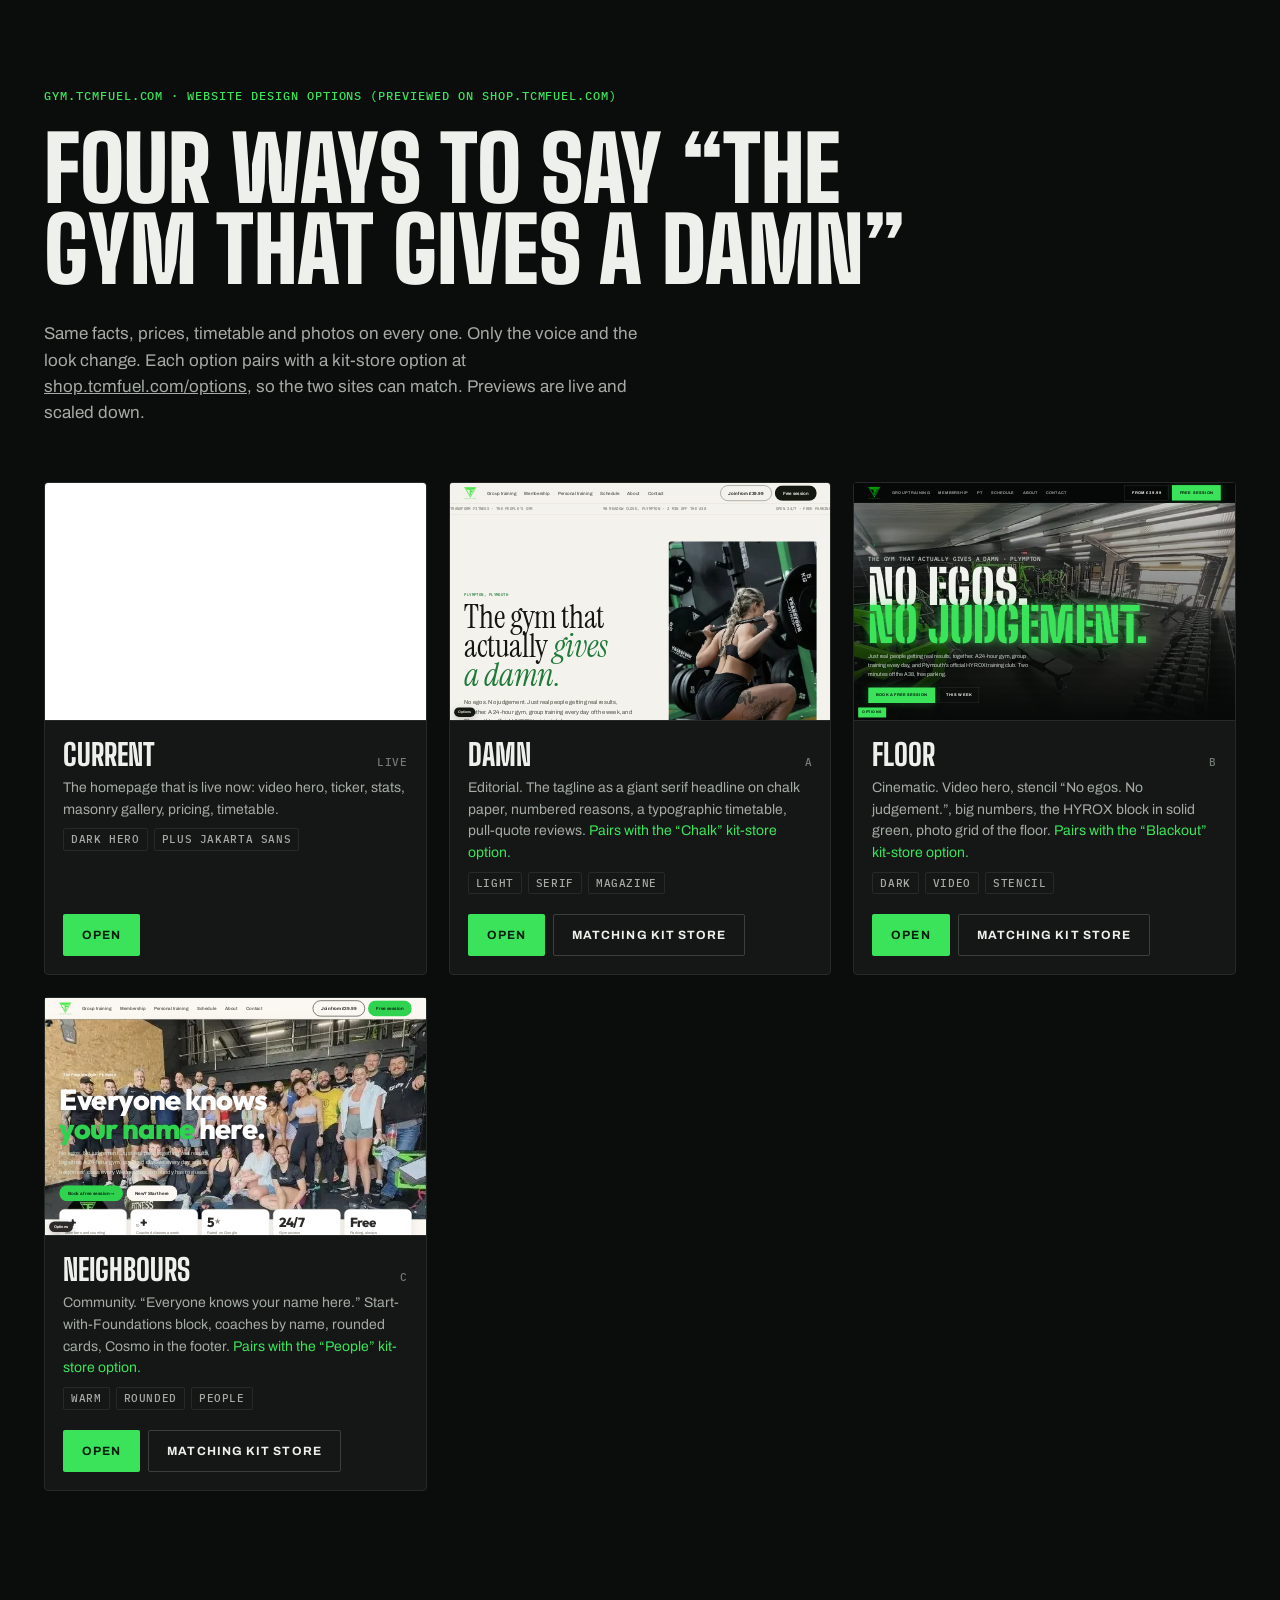
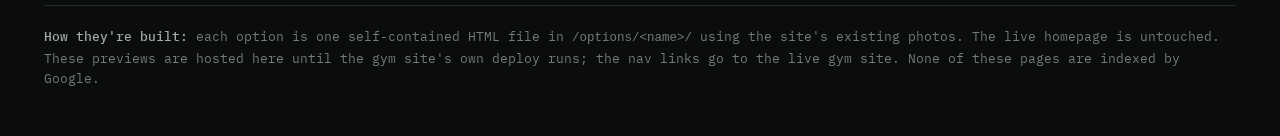
==== site-options/index.html @ 44af41e1 "Mirror the gym-site design options at /site-options/ until Cloudflare deploys Co-Authored-By: Claude" ====
<!DOCTYPE html>
<html lang="en-GB">
<head>
<meta charset="UTF-8">
<meta name="viewport" content="width=device-width, initial-scale=1.0, viewport-fit=cover">
<title>Transform Fitness · Website design options</title>
<meta name="robots" content="noindex">
<meta name="theme-color" content="#0B0D0C">
<link rel="icon" href="/site-options/images/tf-logo.webp">
<link rel="preconnect" href="https://fonts.googleapis.com">
<link rel="preconnect" href="https://fonts.gstatic.com" crossorigin>
<link rel="stylesheet" href="https://fonts.googleapis.com/css2?family=Big+Shoulders+Display:wght@700;800;900&family=Archivo:wght@400;500;600;700&family=IBM+Plex+Mono:wght@400;500&display=swap">
<style>
:root{--bg:#0B0D0C;--card:#141715;--line:#262A27;--ink:#EDF0EB;--ink-2:#A4ABA5;--ink-3:#747B75;--turf:#3BE35B;--turf-ink:#04200B;color-scheme:dark}
*{box-sizing:border-box}
body{margin:0;background:var(--bg);color:var(--ink);font:400 15px/1.55 Archivo,"Helvetica Neue",Arial,sans-serif;-webkit-font-smoothing:antialiased}
a{color:inherit;text-decoration:none}
.wrap{max-width:1380px;margin-inline:auto;padding-inline:clamp(16px,4vw,44px)}
header{padding-block:clamp(40px,6vw,88px) clamp(24px,3vw,40px);display:grid;gap:14px}
.eyebrow{font:500 12px/1.2 "IBM Plex Mono",monospace;letter-spacing:.08em;text-transform:uppercase;color:var(--turf)}
h1{margin:0;font:900 clamp(44px,7vw,104px)/.9 "Big Shoulders Display",Impact,sans-serif;text-transform:uppercase;text-wrap:balance}
.lede{color:var(--ink-2);max-width:62ch;font-size:17px}
.grid{display:grid;grid-template-columns:repeat(auto-fill,minmax(300px,1fr));gap:22px;padding-bottom:clamp(56px,8vw,112px)}
.opt{background:var(--card);border:1px solid var(--line);border-radius:4px;overflow:hidden;display:grid;grid-template-rows:auto 1fr auto;transition:border-color .2s,transform .2s}
.opt:hover{border-color:var(--turf);transform:translateY(-2px)}
.preview{position:relative;aspect-ratio:16/10;overflow:hidden;background:#000;border-bottom:1px solid var(--line);display:block}
.preview iframe{position:absolute;left:0;top:0;width:1280px;height:800px;border:0;transform:scale(var(--s));transform-origin:0 0;pointer-events:none}
.preview::after{content:"";position:absolute;inset:0}
.body{padding:18px 18px 8px;display:grid;gap:8px;align-content:start}
.body h2{margin:0;font:800 30px/1 "Big Shoulders Display",Impact,sans-serif;text-transform:uppercase;display:flex;justify-content:space-between;align-items:baseline;gap:10px}
.body h2 small{font:500 11px/1 "IBM Plex Mono",monospace;letter-spacing:.06em;color:var(--ink-3);text-transform:uppercase}
.body p{margin:0;color:var(--ink-2);font-size:14px}
.tags{display:flex;gap:6px;flex-wrap:wrap}
.tag{font:500 10.5px/1 "IBM Plex Mono",monospace;letter-spacing:.06em;text-transform:uppercase;padding:5px 7px;border:1px solid var(--line);color:var(--ink-2);border-radius:2px}
.actions{display:flex;gap:8px;padding:12px 18px 18px;flex-wrap:wrap}
.btn{display:inline-flex;align-items:center;justify-content:center;min-height:42px;padding:0 18px;border-radius:2px;font:700 12px/1 Archivo,sans-serif;letter-spacing:.09em;text-transform:uppercase;border:1.5px solid transparent}
.btn-turf{background:var(--turf);color:var(--turf-ink)}
.btn-line{border-color:#3A403C;color:var(--ink)}
.btn-line:hover{border-color:var(--ink)}
.note{border-top:1px solid var(--line);padding-block:20px 36px;color:var(--ink-3);font:400 12.5px/1.6 "IBM Plex Mono",monospace}
.note b{color:var(--ink-2);font-weight:500}
.pair{color:var(--turf)}
</style>
</head>
<body>
<div class="wrap">
  <header>
    <p class="eyebrow">gym.tcmfuel.com · website design options (previewed on shop.tcmfuel.com)</p>
    <h1>Four ways to say “the gym that gives a damn”</h1>
    <p class="lede">Same facts, prices, timetable and photos on every one. Only the voice and the look change. Each option pairs with a kit-store option at <a href="https://shop.tcmfuel.com/options/" style="text-decoration:underline">shop.tcmfuel.com/options</a>, so the two sites can match. Previews are live and scaled down.</p>
  </header>
  <div class="grid" id="grid"></div>
  <p class="note"><b>How they're built:</b> each option is one self-contained HTML file in <code>/options/&lt;name&gt;/</code> using the site's existing photos. The live homepage is untouched. These previews are hosted here until the gym site's own deploy runs; the nav links go to the live gym site. None of these pages are indexed by Google.</p>
</div>
<script>
const OPTIONS = [
  { slug: '', name: 'Current', tag: 'live', pitch: 'The homepage that is live now: video hero, ticker, stats, masonry gallery, pricing, timetable.', tags: ['Dark hero', 'Plus Jakarta Sans'], pair: '' },
  { slug: 'damn', name: 'Damn', tag: 'A', pitch: 'Editorial. The tagline as a giant serif headline on chalk paper, numbered reasons, a typographic timetable, pull-quote reviews.', tags: ['Light', 'Serif', 'Magazine'], pair: 'Chalk' },
  { slug: 'floor', name: 'Floor', tag: 'B', pitch: 'Cinematic. Video hero, stencil “No egos. No judgement.”, big numbers, the HYROX block in solid green, photo grid of the floor.', tags: ['Dark', 'Video', 'Stencil'], pair: 'Blackout' },
  { slug: 'neighbours', name: 'Neighbours', tag: 'C', pitch: 'Community. “Everyone knows your name here.” Start-with-Foundations block, coaches by name, rounded cards, Cosmo in the footer.', tags: ['Warm', 'Rounded', 'People'], pair: 'People' },
];
const grid = document.getElementById('grid');
for (const o of OPTIONS) {
  const href = o.slug ? '/site-options/' + o.slug + '/' : 'https://gym.tcmfuel.com/';
  const el = document.createElement('article');
  el.className = 'opt';
  el.innerHTML = `
    <a class="preview" href="${href}" aria-label="Open the ${o.name} option"><iframe src="${href}" title="${o.name} preview" loading="lazy" tabindex="-1" aria-hidden="true"></iframe></a>
    <div class="body"><h2>${o.name} <small>${o.tag}</small></h2><p>${o.pitch}${o.pair ? ` <span class="pair">Pairs with the “${o.pair}” kit-store option.</span>` : ''}</p><div class="tags">${o.tags.map(t => `<span class="tag">${t}</span>`).join('')}</div></div>
    <div class="actions"><a class="btn btn-turf" href="${href}">Open</a>${o.pair ? `<a class="btn btn-line" href="https://shop.tcmfuel.com/options/${o.pair.toLowerCase()}/">Matching kit store</a>` : ''}</div>`;
  grid.appendChild(el);
}
const fit = () => document.querySelectorAll('.preview').forEach(p => p.style.setProperty('--s', (p.clientWidth / 1280).toFixed(4)));
fit(); addEventListener('resize', fit);
</script>
</body>
</html>
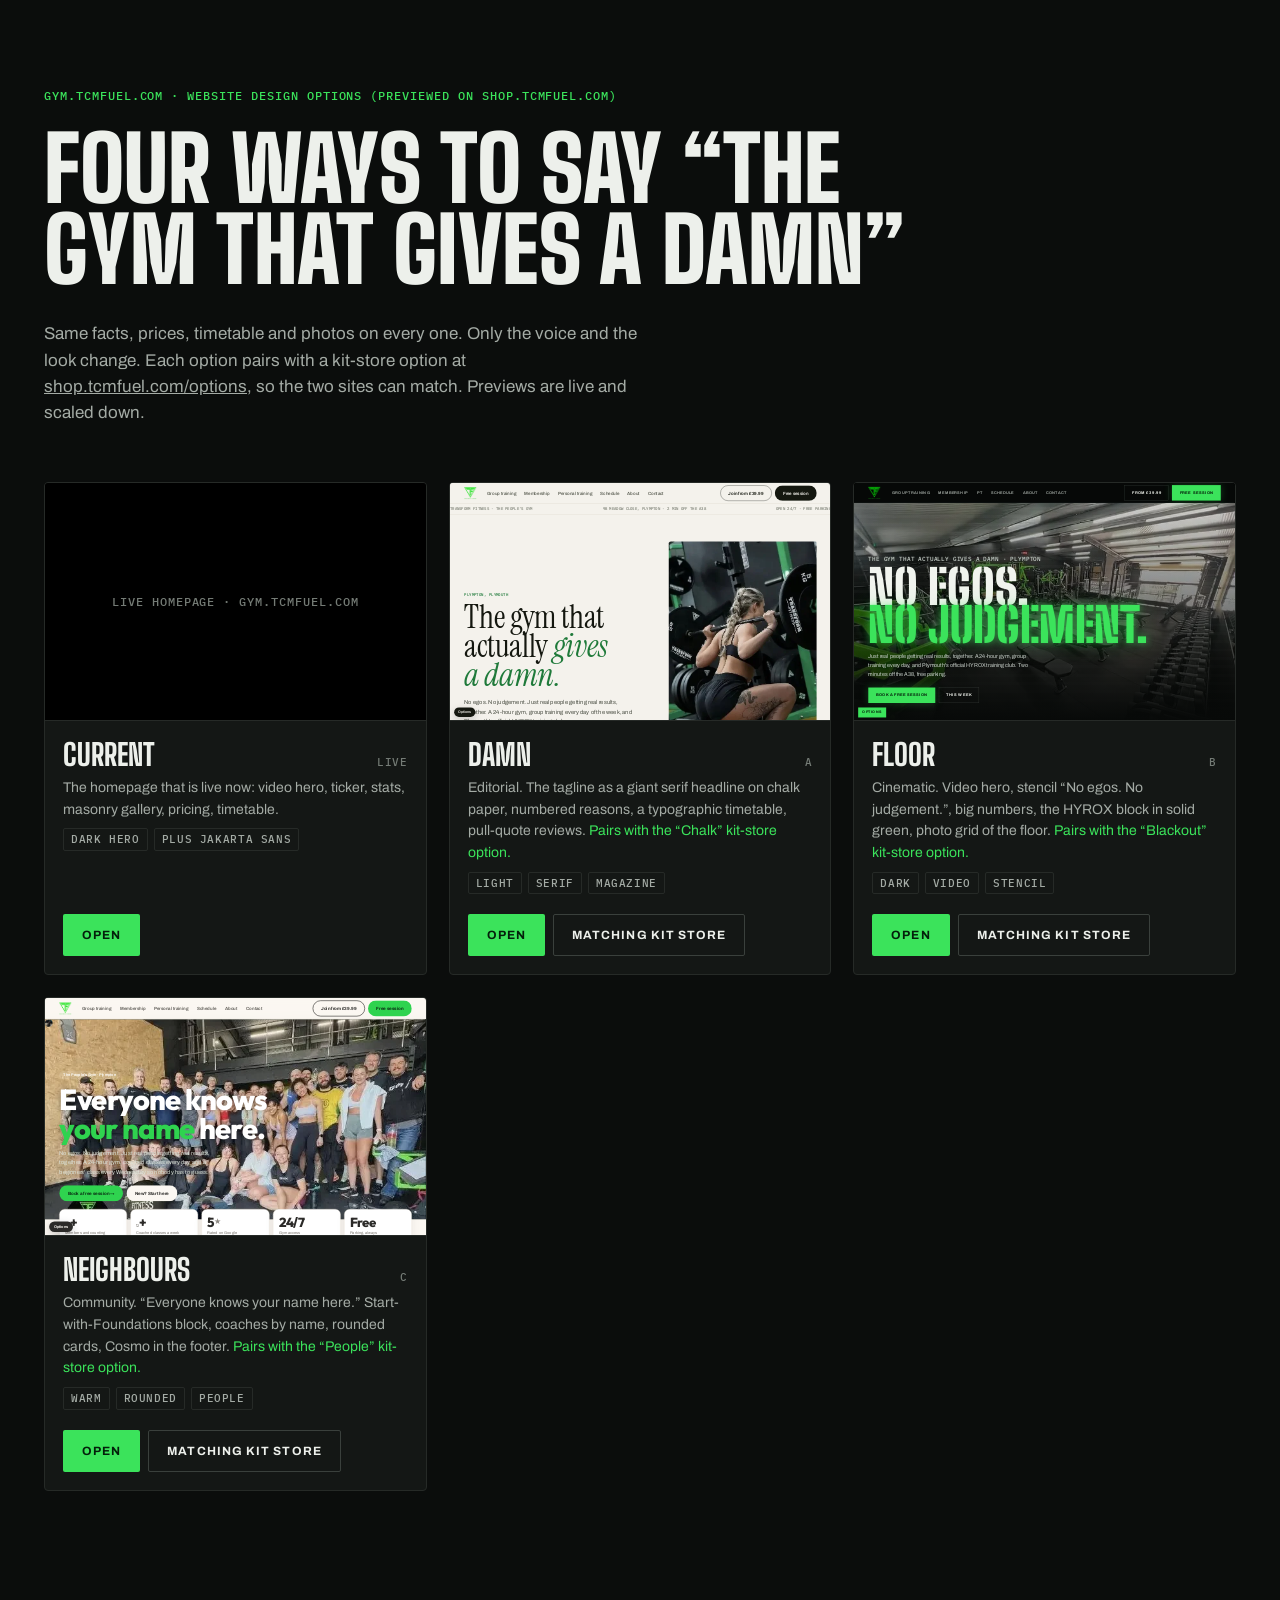
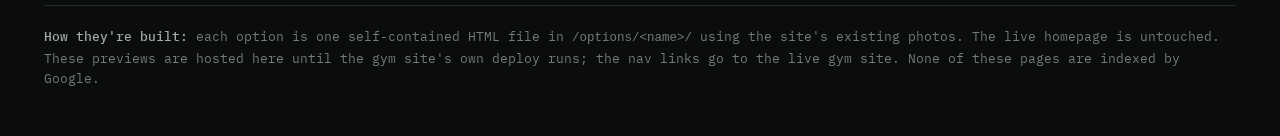
==== commit 398f796a: "site-options index: plain tile for the live homepage (can't be framed cross-origin) Co-Authored-By: " ====
--- a/site-options/index.html
+++ b/site-options/index.html
@@ -26,6 +26,7 @@
 .preview{position:relative;aspect-ratio:16/10;overflow:hidden;background:#000;border-bottom:1px solid var(--line);display:block}
 .preview iframe{position:absolute;left:0;top:0;width:1280px;height:800px;border:0;transform:scale(var(--s));transform-origin:0 0;pointer-events:none}
 .preview::after{content:"";position:absolute;inset:0}
+.nopv{position:absolute;inset:0;display:grid;place-items:center;color:var(--ink-3);font:500 12px/1 "IBM Plex Mono",monospace;letter-spacing:.08em;text-transform:uppercase}
 .body{padding:18px 18px 8px;display:grid;gap:8px;align-content:start}
 .body h2{margin:0;font:800 30px/1 "Big Shoulders Display",Impact,sans-serif;text-transform:uppercase;display:flex;justify-content:space-between;align-items:baseline;gap:10px}
 .body h2 small{font:500 11px/1 "IBM Plex Mono",monospace;letter-spacing:.06em;color:var(--ink-3);text-transform:uppercase}
@@ -65,7 +66,7 @@
   const el = document.createElement('article');
   el.className = 'opt';
   el.innerHTML = `
-    <a class="preview" href="${href}" aria-label="Open the ${o.name} option"><iframe src="${href}" title="${o.name} preview" loading="lazy" tabindex="-1" aria-hidden="true"></iframe></a>
+    <a class="preview" href="${href}" aria-label="Open the ${o.name} option">${o.slug ? '<iframe src="' + href + '" title="' + o.name + ' preview" loading="lazy" tabindex="-1" aria-hidden="true"></iframe>' : '<span class="nopv">Live homepage · gym.tcmfuel.com</span>'}</a>
     <div class="body"><h2>${o.name} <small>${o.tag}</small></h2><p>${o.pitch}${o.pair ? ` <span class="pair">Pairs with the “${o.pair}” kit-store option.</span>` : ''}</p><div class="tags">${o.tags.map(t => `<span class="tag">${t}</span>`).join('')}</div></div>
     <div class="actions"><a class="btn btn-turf" href="${href}">Open</a>${o.pair ? `<a class="btn btn-line" href="https://shop.tcmfuel.com/options/${o.pair.toLowerCase()}/">Matching kit store</a>` : ''}</div>`;
   grid.appendChild(el);
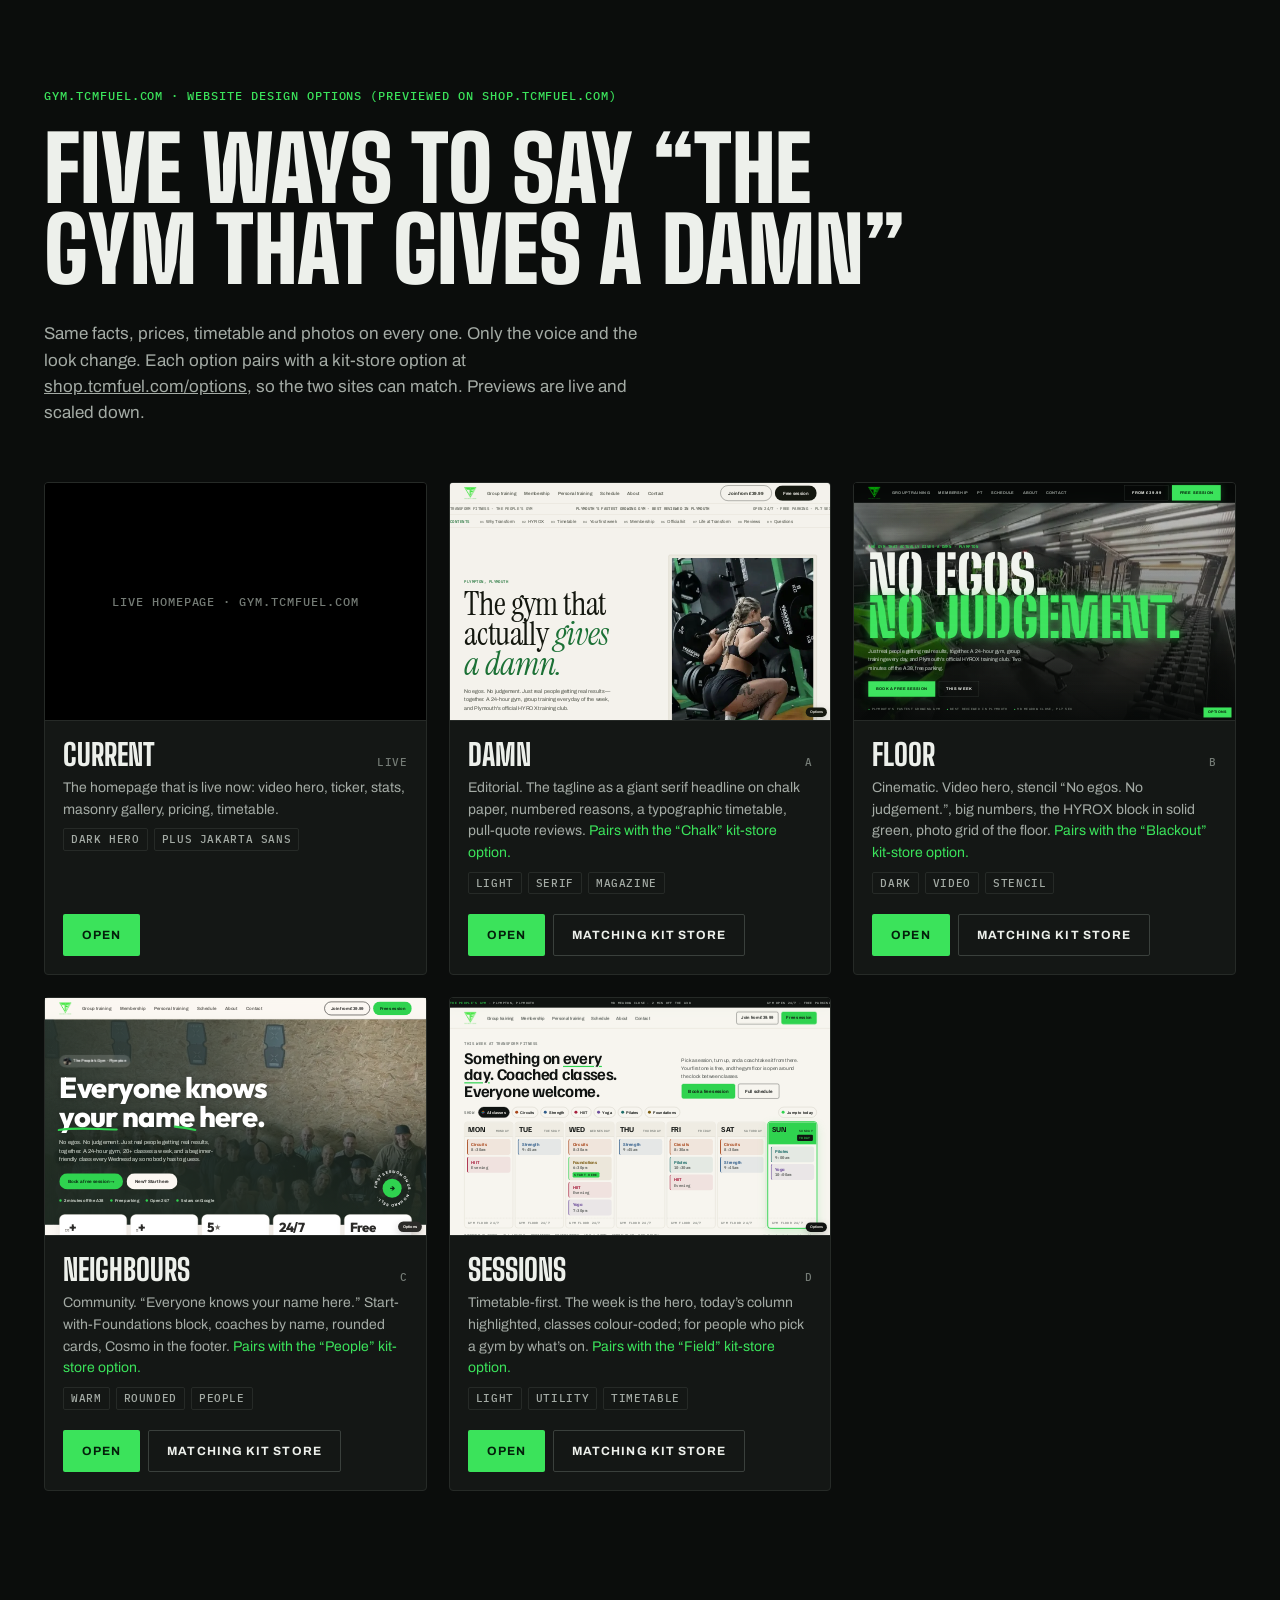
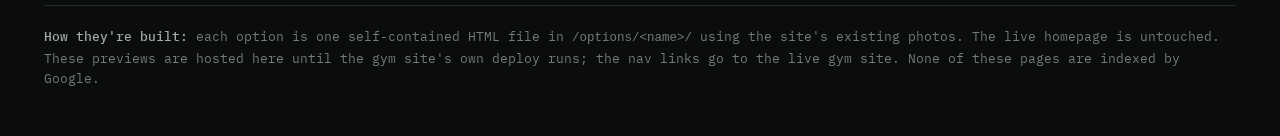
==== commit c138cc10: "site-options mirror: deepened options + new Sessions option Co-Authored-By: Claude Fable 5.1 <norepl" ====
--- a/site-options/index.html
+++ b/site-options/index.html
@@ -47,7 +47,7 @@
 <div class="wrap">
   <header>
     <p class="eyebrow">gym.tcmfuel.com · website design options (previewed on shop.tcmfuel.com)</p>
-    <h1>Four ways to say “the gym that gives a damn”</h1>
+    <h1>Five ways to say “the gym that gives a damn”</h1>
     <p class="lede">Same facts, prices, timetable and photos on every one. Only the voice and the look change. Each option pairs with a kit-store option at <a href="https://shop.tcmfuel.com/options/" style="text-decoration:underline">shop.tcmfuel.com/options</a>, so the two sites can match. Previews are live and scaled down.</p>
   </header>
   <div class="grid" id="grid"></div>
@@ -59,6 +59,7 @@
   { slug: 'damn', name: 'Damn', tag: 'A', pitch: 'Editorial. The tagline as a giant serif headline on chalk paper, numbered reasons, a typographic timetable, pull-quote reviews.', tags: ['Light', 'Serif', 'Magazine'], pair: 'Chalk' },
   { slug: 'floor', name: 'Floor', tag: 'B', pitch: 'Cinematic. Video hero, stencil “No egos. No judgement.”, big numbers, the HYROX block in solid green, photo grid of the floor.', tags: ['Dark', 'Video', 'Stencil'], pair: 'Blackout' },
   { slug: 'neighbours', name: 'Neighbours', tag: 'C', pitch: 'Community. “Everyone knows your name here.” Start-with-Foundations block, coaches by name, rounded cards, Cosmo in the footer.', tags: ['Warm', 'Rounded', 'People'], pair: 'People' },
+  { slug: 'sessions', name: 'Sessions', tag: 'D', pitch: 'Timetable-first. The week is the hero, today’s column highlighted, classes colour-coded; for people who pick a gym by what’s on.', tags: ['Light', 'Utility', 'Timetable'], pair: 'Field' },
 ];
 const grid = document.getElementById('grid');
 for (const o of OPTIONS) {
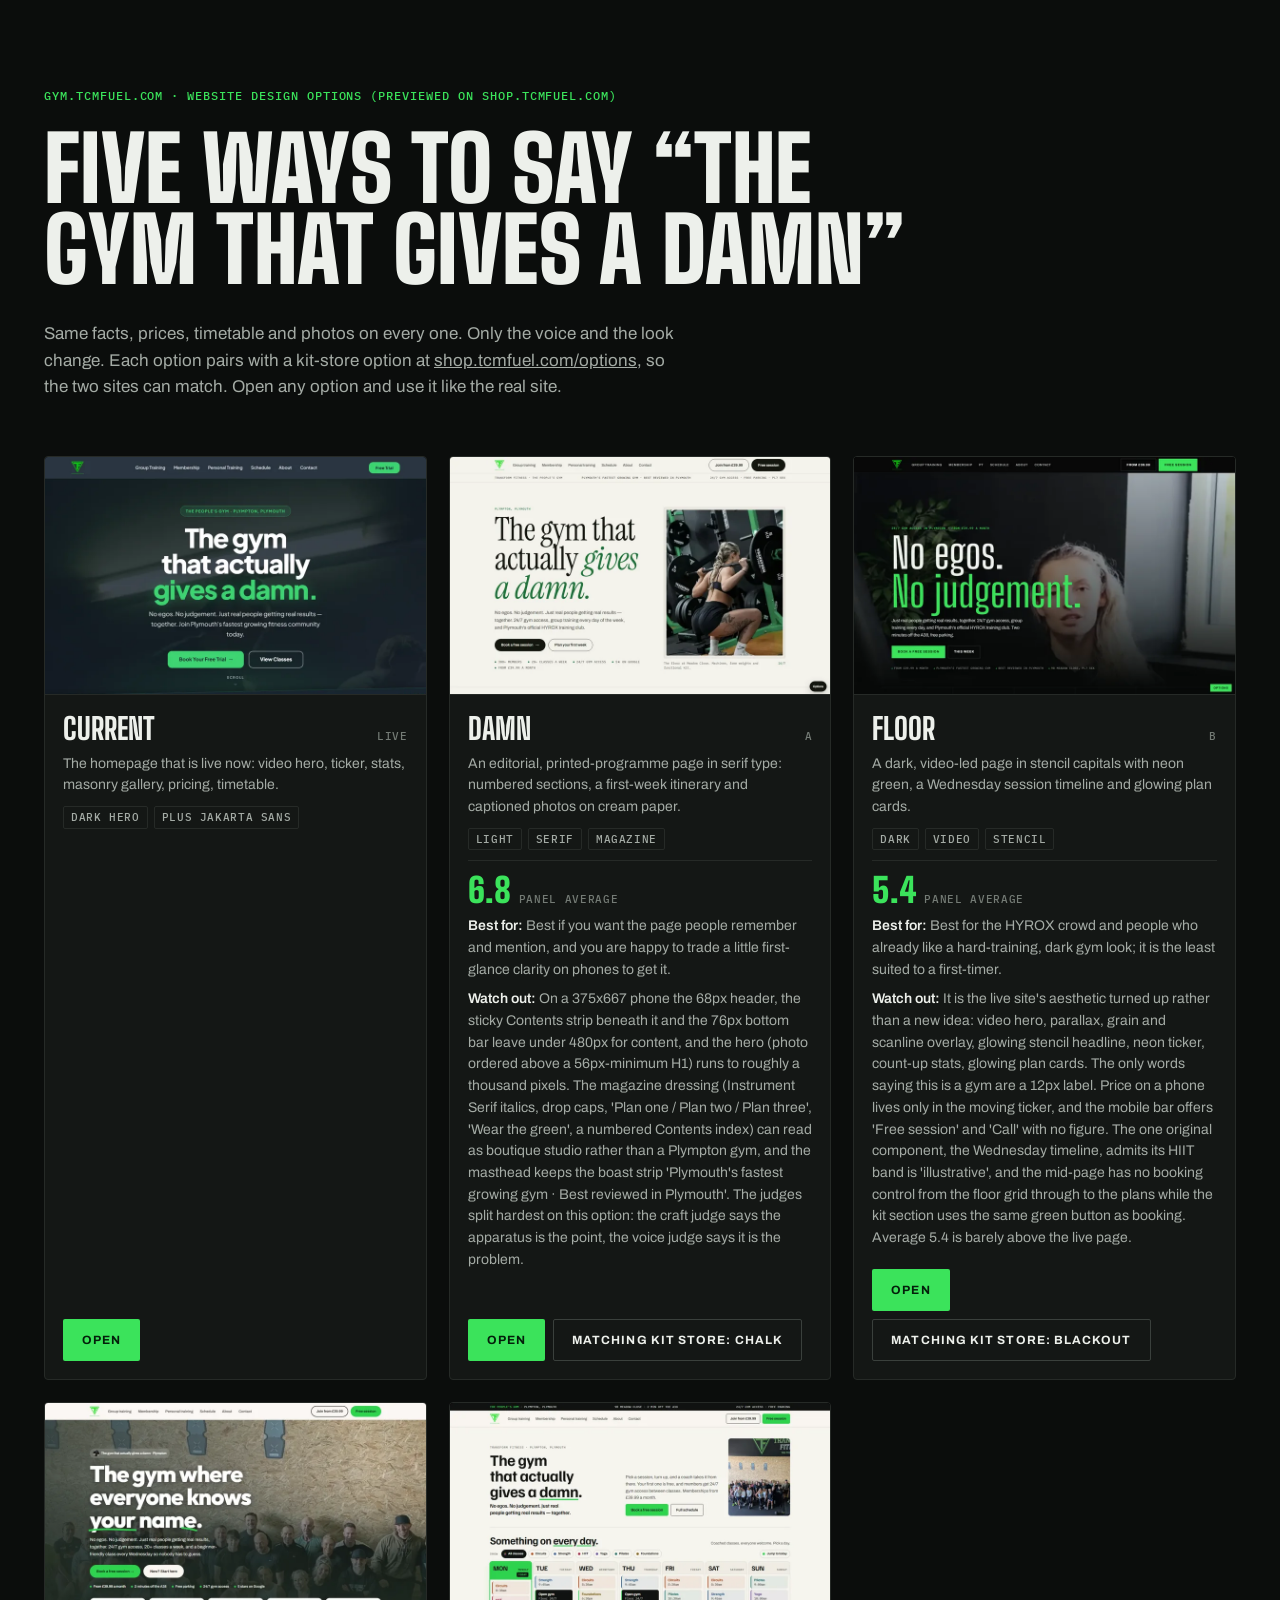
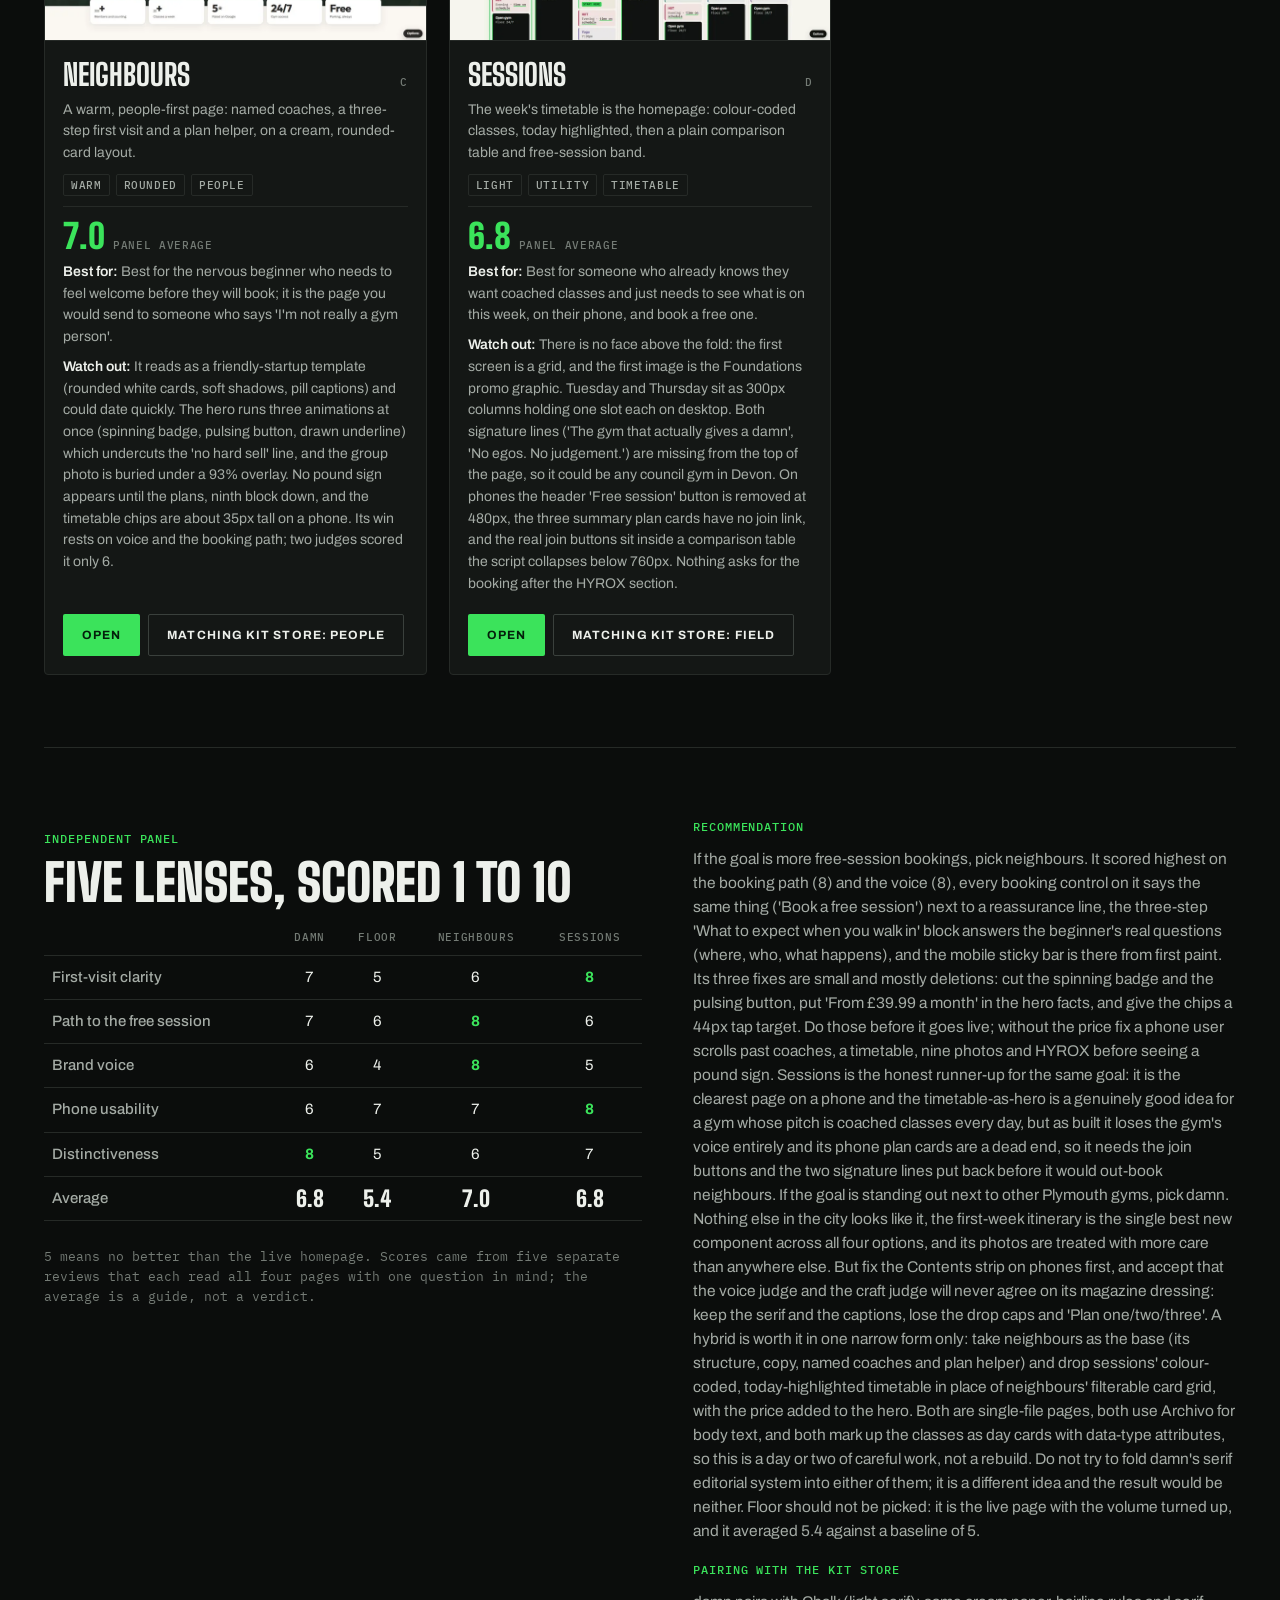
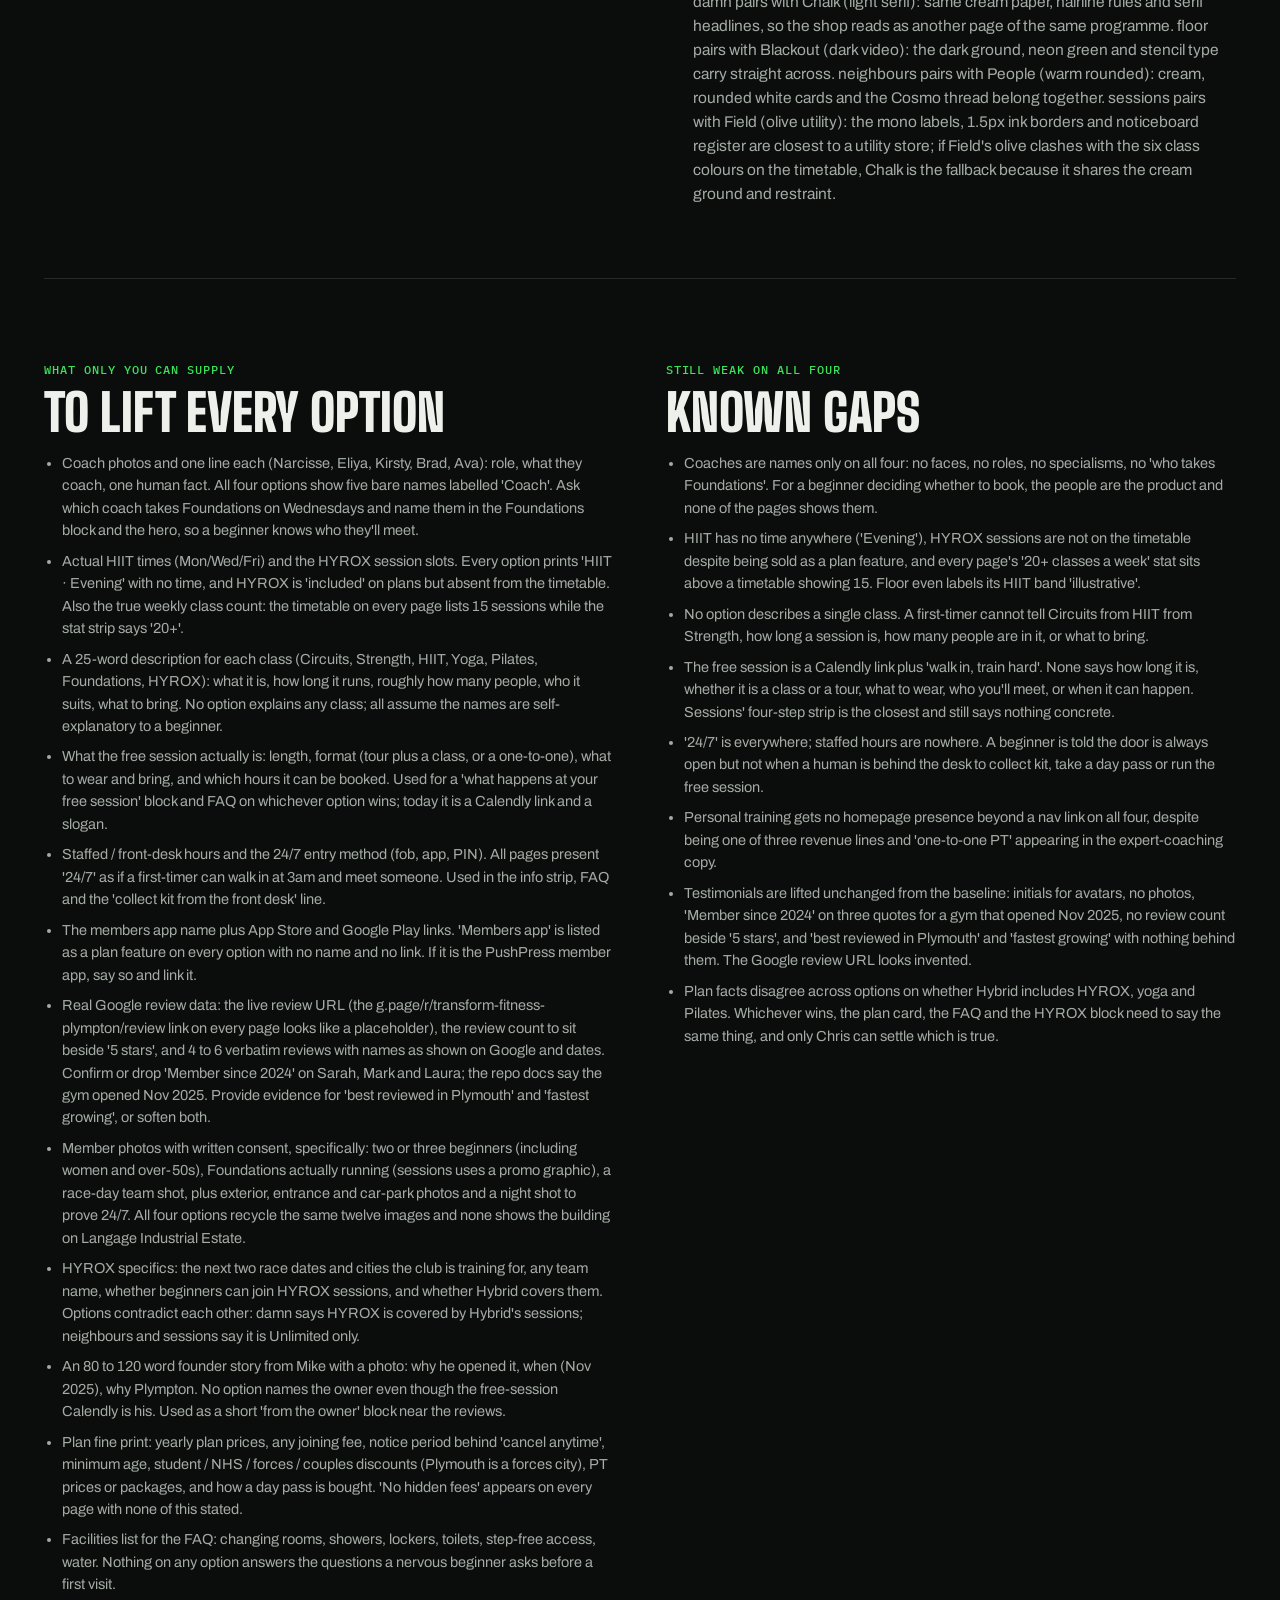
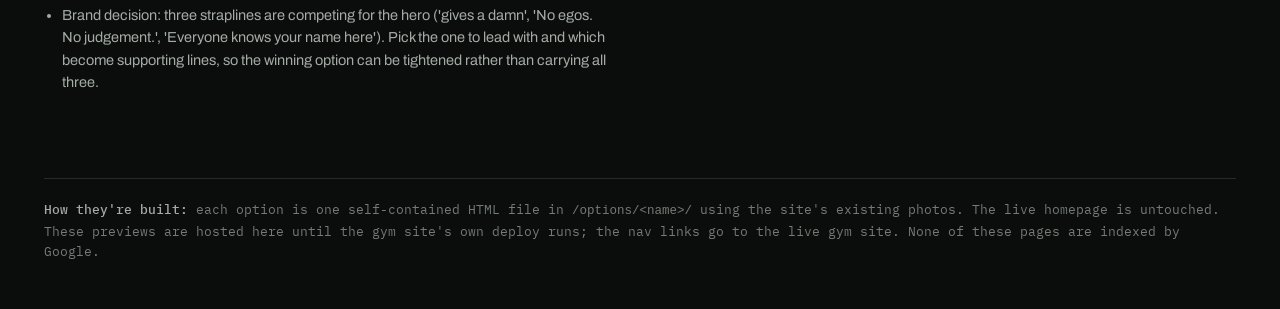
==== commit d693f022: "site-options: mirror the fixed gym-site options and fresh previews Mirrors transform-site bf3688b (p" ====
--- a/site-options/index.html
+++ b/site-options/index.html
@@ -15,32 +15,49 @@
 *{box-sizing:border-box}
 body{margin:0;background:var(--bg);color:var(--ink);font:400 15px/1.55 Archivo,"Helvetica Neue",Arial,sans-serif;-webkit-font-smoothing:antialiased}
 a{color:inherit;text-decoration:none}
+img{max-width:100%;display:block}
 .wrap{max-width:1380px;margin-inline:auto;padding-inline:clamp(16px,4vw,44px)}
 header{padding-block:clamp(40px,6vw,88px) clamp(24px,3vw,40px);display:grid;gap:14px}
 .eyebrow{font:500 12px/1.2 "IBM Plex Mono",monospace;letter-spacing:.08em;text-transform:uppercase;color:var(--turf)}
 h1{margin:0;font:900 clamp(44px,7vw,104px)/.9 "Big Shoulders Display",Impact,sans-serif;text-transform:uppercase;text-wrap:balance}
-.lede{color:var(--ink-2);max-width:62ch;font-size:17px}
-.grid{display:grid;grid-template-columns:repeat(auto-fill,minmax(300px,1fr));gap:22px;padding-bottom:clamp(56px,8vw,112px)}
+h2.sec{margin:0 0 14px;font:900 clamp(30px,4vw,54px)/.95 "Big Shoulders Display",Impact,sans-serif;text-transform:uppercase}
+.lede{color:var(--ink-2);max-width:64ch;font-size:17px}
+.grid{display:grid;grid-template-columns:repeat(auto-fill,minmax(300px,1fr));gap:22px;padding-bottom:clamp(40px,6vw,72px)}
 .opt{background:var(--card);border:1px solid var(--line);border-radius:4px;overflow:hidden;display:grid;grid-template-rows:auto 1fr auto;transition:border-color .2s,transform .2s}
 .opt:hover{border-color:var(--turf);transform:translateY(-2px)}
-.preview{position:relative;aspect-ratio:16/10;overflow:hidden;background:#000;border-bottom:1px solid var(--line);display:block}
-.preview iframe{position:absolute;left:0;top:0;width:1280px;height:800px;border:0;transform:scale(var(--s));transform-origin:0 0;pointer-events:none}
-.preview::after{content:"";position:absolute;inset:0}
-.nopv{position:absolute;inset:0;display:grid;place-items:center;color:var(--ink-3);font:500 12px/1 "IBM Plex Mono",monospace;letter-spacing:.08em;text-transform:uppercase}
-.body{padding:18px 18px 8px;display:grid;gap:8px;align-content:start}
+.preview{display:block;aspect-ratio:16/10;overflow:hidden;background:#000;border-bottom:1px solid var(--line)}
+.preview img{width:100%;height:100%;object-fit:cover;object-position:top}
+.body{padding:18px 18px 8px;display:grid;gap:10px;align-content:start}
 .body h2{margin:0;font:800 30px/1 "Big Shoulders Display",Impact,sans-serif;text-transform:uppercase;display:flex;justify-content:space-between;align-items:baseline;gap:10px}
 .body h2 small{font:500 11px/1 "IBM Plex Mono",monospace;letter-spacing:.06em;color:var(--ink-3);text-transform:uppercase}
 .body p{margin:0;color:var(--ink-2);font-size:14px}
+.body p b{color:var(--ink);font-weight:600}
 .tags{display:flex;gap:6px;flex-wrap:wrap}
 .tag{font:500 10.5px/1 "IBM Plex Mono",monospace;letter-spacing:.06em;text-transform:uppercase;padding:5px 7px;border:1px solid var(--line);color:var(--ink-2);border-radius:2px}
+.verdict{border-top:1px solid var(--line);padding-top:12px;display:grid;gap:8px}
+.verdict .avg{display:flex;align-items:baseline;gap:8px}
+.verdict .avg b{font:900 34px/1 "Big Shoulders Display",Impact,sans-serif;color:var(--turf)}
+.verdict .avg span{font:500 11px/1 "IBM Plex Mono",monospace;letter-spacing:.06em;text-transform:uppercase;color:var(--ink-3)}
 .actions{display:flex;gap:8px;padding:12px 18px 18px;flex-wrap:wrap}
 .btn{display:inline-flex;align-items:center;justify-content:center;min-height:42px;padding:0 18px;border-radius:2px;font:700 12px/1 Archivo,sans-serif;letter-spacing:.09em;text-transform:uppercase;border:1.5px solid transparent}
 .btn-turf{background:var(--turf);color:var(--turf-ink)}
 .btn-line{border-color:#3A403C;color:var(--ink)}
 .btn-line:hover{border-color:var(--ink)}
+.panel{display:grid;grid-template-columns:minmax(0,1.1fr) minmax(0,1fr);gap:clamp(24px,4vw,56px);padding-block:clamp(40px,6vw,72px);border-top:1px solid var(--line)}
+.tbl{width:100%;border-collapse:collapse;font-variant-numeric:tabular-nums}
+.tbl th,.tbl td{padding:10px 8px;border-bottom:1px solid var(--line);text-align:center}
+.tbl thead th{font:500 11px/1.2 "IBM Plex Mono",monospace;letter-spacing:.06em;text-transform:uppercase;color:var(--ink-3)}
+.tbl tbody th{text-align:left;font-weight:500;color:var(--ink-2)}
+.tbl td.hi{color:var(--turf);font-weight:700}
+.tbl tr.avg td{font:900 22px/1 "Big Shoulders Display",Impact,sans-serif}
+.tbl-wrap{overflow-x:auto}
+.rec{color:var(--ink-2);font-size:15.5px;display:grid;gap:12px}
+.rec p{margin:0}
+.needs{padding-block:clamp(40px,6vw,72px);border-top:1px solid var(--line);display:grid;grid-template-columns:repeat(auto-fit,minmax(300px,1fr));gap:clamp(24px,4vw,56px)}
+.needs ul{margin:0;padding-left:18px;color:var(--ink-2);display:grid;gap:8px;font-size:14.5px}
 .note{border-top:1px solid var(--line);padding-block:20px 36px;color:var(--ink-3);font:400 12.5px/1.6 "IBM Plex Mono",monospace}
 .note b{color:var(--ink-2);font-weight:500}
-.pair{color:var(--turf)}
+@media (max-width:860px){.panel{grid-template-columns:1fr}}
 </style>
 </head>
 <body>
@@ -48,32 +65,68 @@
   <header>
     <p class="eyebrow">gym.tcmfuel.com · website design options (previewed on shop.tcmfuel.com)</p>
     <h1>Five ways to say “the gym that gives a damn”</h1>
-    <p class="lede">Same facts, prices, timetable and photos on every one. Only the voice and the look change. Each option pairs with a kit-store option at <a href="https://shop.tcmfuel.com/options/" style="text-decoration:underline">shop.tcmfuel.com/options</a>, so the two sites can match. Previews are live and scaled down.</p>
+    <p class="lede">Same facts, prices, timetable and photos on every one. Only the voice and the look change. Each option pairs with a kit-store option at <a href="https://shop.tcmfuel.com/options/" style="text-decoration:underline">shop.tcmfuel.com/options</a>, so the two sites can match. Open any option and use it like the real site.</p>
   </header>
-  <div class="grid" id="grid"></div>
+
+  <div class="grid"><article class="opt" id="opt-current">
+    <a class="preview" href="https://gym.tcmfuel.com/" aria-label="Open the Current option"><img src="/site-options/previews/current.webp" alt="" width="800" height="500" loading="lazy" decoding="async"></a>
+    <div class="body"><h2>Current <small>live</small></h2><p>The homepage that is live now: video hero, ticker, stats, masonry gallery, pricing, timetable.</p>
+      <div class="tags"><span class="tag">Dark hero</span><span class="tag">Plus Jakarta Sans</span></div></div>
+    <div class="actions"><a class="btn btn-turf" href="https://gym.tcmfuel.com/">Open</a></div>
+  </article><article class="opt" id="opt-damn">
+    <a class="preview" href="/site-options/damn/" aria-label="Open the Damn option"><img src="/site-options/previews/damn.webp" alt="" width="800" height="500" loading="lazy" decoding="async"></a>
+    <div class="body"><h2>Damn <small>A</small></h2><p>An editorial, printed-programme page in serif type: numbered sections, a first-week itinerary and captioned photos on cream paper.</p>
+      <div class="tags"><span class="tag">Light</span><span class="tag">Serif</span><span class="tag">Magazine</span></div><div class="verdict"><div class="avg"><b>6.8</b><span>panel average</span></div>
+      <p><b>Best for:</b> Best if you want the page people remember and mention, and you are happy to trade a little first-glance clarity on phones to get it.</p>
+      <p><b>Watch out:</b> On a 375x667 phone the 68px header, the sticky Contents strip beneath it and the 76px bottom bar leave under 480px for content, and the hero (photo ordered above a 56px-minimum H1) runs to roughly a thousand pixels. The magazine dressing (Instrument Serif italics, drop caps, &#x27;Plan one / Plan two / Plan three&#x27;, &#x27;Wear the green&#x27;, a numbered Contents index) can read as boutique studio rather than a Plympton gym, and the masthead keeps the boast strip &#x27;Plymouth&#x27;s fastest growing gym · Best reviewed in Plymouth&#x27;. The judges split hardest on this option: the craft judge says the apparatus is the point, the voice judge says it is the problem.</p></div></div>
+    <div class="actions"><a class="btn btn-turf" href="/site-options/damn/">Open</a><a class="btn btn-line" href="https://shop.tcmfuel.com/options/chalk/">Matching kit store: Chalk</a></div>
+  </article><article class="opt" id="opt-floor">
+    <a class="preview" href="/site-options/floor/" aria-label="Open the Floor option"><img src="/site-options/previews/floor.webp" alt="" width="800" height="500" loading="lazy" decoding="async"></a>
+    <div class="body"><h2>Floor <small>B</small></h2><p>A dark, video-led page in stencil capitals with neon green, a Wednesday session timeline and glowing plan cards.</p>
+      <div class="tags"><span class="tag">Dark</span><span class="tag">Video</span><span class="tag">Stencil</span></div><div class="verdict"><div class="avg"><b>5.4</b><span>panel average</span></div>
+      <p><b>Best for:</b> Best for the HYROX crowd and people who already like a hard-training, dark gym look; it is the least suited to a first-timer.</p>
+      <p><b>Watch out:</b> It is the live site&#x27;s aesthetic turned up rather than a new idea: video hero, parallax, grain and scanline overlay, glowing stencil headline, neon ticker, count-up stats, glowing plan cards. The only words saying this is a gym are a 12px label. Price on a phone lives only in the moving ticker, and the mobile bar offers &#x27;Free session&#x27; and &#x27;Call&#x27; with no figure. The one original component, the Wednesday timeline, admits its HIIT band is &#x27;illustrative&#x27;, and the mid-page has no booking control from the floor grid through to the plans while the kit section uses the same green button as booking. Average 5.4 is barely above the live page.</p></div></div>
+    <div class="actions"><a class="btn btn-turf" href="/site-options/floor/">Open</a><a class="btn btn-line" href="https://shop.tcmfuel.com/options/blackout/">Matching kit store: Blackout</a></div>
+  </article><article class="opt" id="opt-neighbours">
+    <a class="preview" href="/site-options/neighbours/" aria-label="Open the Neighbours option"><img src="/site-options/previews/neighbours.webp" alt="" width="800" height="500" loading="lazy" decoding="async"></a>
+    <div class="body"><h2>Neighbours <small>C</small></h2><p>A warm, people-first page: named coaches, a three-step first visit and a plan helper, on a cream, rounded-card layout.</p>
+      <div class="tags"><span class="tag">Warm</span><span class="tag">Rounded</span><span class="tag">People</span></div><div class="verdict"><div class="avg"><b>7.0</b><span>panel average</span></div>
+      <p><b>Best for:</b> Best for the nervous beginner who needs to feel welcome before they will book; it is the page you would send to someone who says &#x27;I&#x27;m not really a gym person&#x27;.</p>
+      <p><b>Watch out:</b> It reads as a friendly-startup template (rounded white cards, soft shadows, pill captions) and could date quickly. The hero runs three animations at once (spinning badge, pulsing button, drawn underline) which undercuts the &#x27;no hard sell&#x27; line, and the group photo is buried under a 93% overlay. No pound sign appears until the plans, ninth block down, and the timetable chips are about 35px tall on a phone. Its win rests on voice and the booking path; two judges scored it only 6.</p></div></div>
+    <div class="actions"><a class="btn btn-turf" href="/site-options/neighbours/">Open</a><a class="btn btn-line" href="https://shop.tcmfuel.com/options/people/">Matching kit store: People</a></div>
+  </article><article class="opt" id="opt-sessions">
+    <a class="preview" href="/site-options/sessions/" aria-label="Open the Sessions option"><img src="/site-options/previews/sessions.webp" alt="" width="800" height="500" loading="lazy" decoding="async"></a>
+    <div class="body"><h2>Sessions <small>D</small></h2><p>The week&#x27;s timetable is the homepage: colour-coded classes, today highlighted, then a plain comparison table and free-session band.</p>
+      <div class="tags"><span class="tag">Light</span><span class="tag">Utility</span><span class="tag">Timetable</span></div><div class="verdict"><div class="avg"><b>6.8</b><span>panel average</span></div>
+      <p><b>Best for:</b> Best for someone who already knows they want coached classes and just needs to see what is on this week, on their phone, and book a free one.</p>
+      <p><b>Watch out:</b> There is no face above the fold: the first screen is a grid, and the first image is the Foundations promo graphic. Tuesday and Thursday sit as 300px columns holding one slot each on desktop. Both signature lines (&#x27;The gym that actually gives a damn&#x27;, &#x27;No egos. No judgement.&#x27;) are missing from the top of the page, so it could be any council gym in Devon. On phones the header &#x27;Free session&#x27; button is removed at 480px, the three summary plan cards have no join link, and the real join buttons sit inside a comparison table the script collapses below 760px. Nothing asks for the booking after the HYROX section.</p></div></div>
+    <div class="actions"><a class="btn btn-turf" href="/site-options/sessions/">Open</a><a class="btn btn-line" href="https://shop.tcmfuel.com/options/field/">Matching kit store: Field</a></div>
+  </article></div>
+
+  <section class="panel" id="verdict">
+    <div>
+      <p class="eyebrow">Independent panel</p>
+      <h2 class="sec">Five lenses, scored 1 to 10</h2>
+      <div class="tbl-wrap"><table class="tbl">
+        <thead><tr><th></th><th scope="col">Damn</th><th scope="col">Floor</th><th scope="col">Neighbours</th><th scope="col">Sessions</th></tr></thead>
+        <tbody><tr><th scope="row">First-visit clarity</th><td class="">7</td><td class="">5</td><td class="">6</td><td class="hi">8</td></tr><tr><th scope="row">Path to the free session</th><td class="">7</td><td class="">6</td><td class="hi">8</td><td class="">6</td></tr><tr><th scope="row">Brand voice</th><td class="">6</td><td class="">4</td><td class="hi">8</td><td class="">5</td></tr><tr><th scope="row">Phone usability</th><td class="">6</td><td class="">7</td><td class="">7</td><td class="hi">8</td></tr><tr><th scope="row">Distinctiveness</th><td class="hi">8</td><td class="">5</td><td class="">6</td><td class="">7</td></tr><tr class="avg"><th scope="row">Average</th><td>6.8</td><td>5.4</td><td>7.0</td><td>6.8</td></tr></tbody>
+      </table></div>
+      <p class="note" style="border:0;padding-block:12px 0">5 means no better than the live homepage. Scores came from five separate reviews that each read all four pages with one question in mind; the average is a guide, not a verdict.</p>
+    </div>
+    <div class="rec">
+      <p class="eyebrow">Recommendation</p>
+      <p>If the goal is more free-session bookings, pick neighbours. It scored highest on the booking path (8) and the voice (8), every booking control on it says the same thing (&#x27;Book a free session&#x27;) next to a reassurance line, the three-step &#x27;What to expect when you walk in&#x27; block answers the beginner&#x27;s real questions (where, who, what happens), and the mobile sticky bar is there from first paint. Its three fixes are small and mostly deletions: cut the spinning badge and the pulsing button, put &#x27;From £39.99 a month&#x27; in the hero facts, and give the chips a 44px tap target. Do those before it goes live; without the price fix a phone user scrolls past coaches, a timetable, nine photos and HYROX before seeing a pound sign. Sessions is the honest runner-up for the same goal: it is the clearest page on a phone and the timetable-as-hero is a genuinely good idea for a gym whose pitch is coached classes every day, but as built it loses the gym&#x27;s voice entirely and its phone plan cards are a dead end, so it needs the join buttons and the two signature lines put back before it would out-book neighbours. If the goal is standing out next to other Plymouth gyms, pick damn. Nothing else in the city looks like it, the first-week itinerary is the single best new component across all four options, and its photos are treated with more care than anywhere else. But fix the Contents strip on phones first, and accept that the voice judge and the craft judge will never agree on its magazine dressing: keep the serif and the captions, lose the drop caps and &#x27;Plan one/two/three&#x27;. A hybrid is worth it in one narrow form only: take neighbours as the base (its structure, copy, named coaches and plan helper) and drop sessions&#x27; colour-coded, today-highlighted timetable in place of neighbours&#x27; filterable card grid, with the price added to the hero. Both are single-file pages, both use Archivo for body text, and both mark up the classes as day cards with data-type attributes, so this is a day or two of careful work, not a rebuild. Do not try to fold damn&#x27;s serif editorial system into either of them; it is a different idea and the result would be neither. Floor should not be picked: it is the live page with the volume turned up, and it averaged 5.4 against a baseline of 5.</p>
+      <p class="eyebrow" style="margin-top:8px">Pairing with the kit store</p>
+      <p>damn pairs with Chalk (light serif): same cream paper, hairline rules and serif headlines, so the shop reads as another page of the same programme. floor pairs with Blackout (dark video): the dark ground, neon green and stencil type carry straight across. neighbours pairs with People (warm rounded): cream, rounded white cards and the Cosmo thread belong together. sessions pairs with Field (olive utility): the mono labels, 1.5px ink borders and noticeboard register are closest to a utility store; if Field&#x27;s olive clashes with the six class colours on the timetable, Chalk is the fallback because it shares the cream ground and restraint.</p>
+    </div>
+  </section>
+
+  <section class="needs" id="needs">
+    <div><p class="eyebrow">What only you can supply</p><h2 class="sec">To lift every option</h2><ul><li>Coach photos and one line each (Narcisse, Eliya, Kirsty, Brad, Ava): role, what they coach, one human fact. All four options show five bare names labelled &#x27;Coach&#x27;. Ask which coach takes Foundations on Wednesdays and name them in the Foundations block and the hero, so a beginner knows who they&#x27;ll meet.</li><li>Actual HIIT times (Mon/Wed/Fri) and the HYROX session slots. Every option prints &#x27;HIIT · Evening&#x27; with no time, and HYROX is &#x27;included&#x27; on plans but absent from the timetable. Also the true weekly class count: the timetable on every page lists 15 sessions while the stat strip says &#x27;20+&#x27;.</li><li>A 25-word description for each class (Circuits, Strength, HIIT, Yoga, Pilates, Foundations, HYROX): what it is, how long it runs, roughly how many people, who it suits, what to bring. No option explains any class; all assume the names are self-explanatory to a beginner.</li><li>What the free session actually is: length, format (tour plus a class, or a one-to-one), what to wear and bring, and which hours it can be booked. Used for a &#x27;what happens at your free session&#x27; block and FAQ on whichever option wins; today it is a Calendly link and a slogan.</li><li>Staffed / front-desk hours and the 24/7 entry method (fob, app, PIN). All pages present &#x27;24/7&#x27; as if a first-timer can walk in at 3am and meet someone. Used in the info strip, FAQ and the &#x27;collect kit from the front desk&#x27; line.</li><li>The members app name plus App Store and Google Play links. &#x27;Members app&#x27; is listed as a plan feature on every option with no name and no link. If it is the PushPress member app, say so and link it.</li><li>Real Google review data: the live review URL (the g.page/r/transform-fitness-plympton/review link on every page looks like a placeholder), the review count to sit beside &#x27;5 stars&#x27;, and 4 to 6 verbatim reviews with names as shown on Google and dates. Confirm or drop &#x27;Member since 2024&#x27; on Sarah, Mark and Laura; the repo docs say the gym opened Nov 2025. Provide evidence for &#x27;best reviewed in Plymouth&#x27; and &#x27;fastest growing&#x27;, or soften both.</li><li>Member photos with written consent, specifically: two or three beginners (including women and over-50s), Foundations actually running (sessions uses a promo graphic), a race-day team shot, plus exterior, entrance and car-park photos and a night shot to prove 24/7. All four options recycle the same twelve images and none shows the building on Langage Industrial Estate.</li><li>HYROX specifics: the next two race dates and cities the club is training for, any team name, whether beginners can join HYROX sessions, and whether Hybrid covers them. Options contradict each other: damn says HYROX is covered by Hybrid&#x27;s sessions; neighbours and sessions say it is Unlimited only.</li><li>An 80 to 120 word founder story from Mike with a photo: why he opened it, when (Nov 2025), why Plympton. No option names the owner even though the free-session Calendly is his. Used as a short &#x27;from the owner&#x27; block near the reviews.</li><li>Plan fine print: yearly plan prices, any joining fee, notice period behind &#x27;cancel anytime&#x27;, minimum age, student / NHS / forces / couples discounts (Plymouth is a forces city), PT prices or packages, and how a day pass is bought. &#x27;No hidden fees&#x27; appears on every page with none of this stated.</li><li>Facilities list for the FAQ: changing rooms, showers, lockers, toilets, step-free access, water. Nothing on any option answers the questions a nervous beginner asks before a first visit.</li><li>Brand decision: three straplines are competing for the hero (&#x27;gives a damn&#x27;, &#x27;No egos. No judgement.&#x27;, &#x27;Everyone knows your name here&#x27;). Pick the one to lead with and which become supporting lines, so the winning option can be tightened rather than carrying all three.</li></ul></div>
+    <div><p class="eyebrow">Still weak on all four</p><h2 class="sec">Known gaps</h2><ul><li>Coaches are names only on all four: no faces, no roles, no specialisms, no &#x27;who takes Foundations&#x27;. For a beginner deciding whether to book, the people are the product and none of the pages shows them.</li><li>HIIT has no time anywhere (&#x27;Evening&#x27;), HYROX sessions are not on the timetable despite being sold as a plan feature, and every page&#x27;s &#x27;20+ classes a week&#x27; stat sits above a timetable showing 15. Floor even labels its HIIT band &#x27;illustrative&#x27;.</li><li>No option describes a single class. A first-timer cannot tell Circuits from HIIT from Strength, how long a session is, how many people are in it, or what to bring.</li><li>The free session is a Calendly link plus &#x27;walk in, train hard&#x27;. None says how long it is, whether it is a class or a tour, what to wear, who you&#x27;ll meet, or when it can happen. Sessions&#x27; four-step strip is the closest and still says nothing concrete.</li><li>&#x27;24/7&#x27; is everywhere; staffed hours are nowhere. A beginner is told the door is always open but not when a human is behind the desk to collect kit, take a day pass or run the free session.</li><li>Personal training gets no homepage presence beyond a nav link on all four, despite being one of three revenue lines and &#x27;one-to-one PT&#x27; appearing in the expert-coaching copy.</li><li>Testimonials are lifted unchanged from the baseline: initials for avatars, no photos, &#x27;Member since 2024&#x27; on three quotes for a gym that opened Nov 2025, no review count beside &#x27;5 stars&#x27;, and &#x27;best reviewed in Plymouth&#x27; and &#x27;fastest growing&#x27; with nothing behind them. The Google review URL looks invented.</li><li>Plan facts disagree across options on whether Hybrid includes HYROX, yoga and Pilates. Whichever wins, the plan card, the FAQ and the HYROX block need to say the same thing, and only Chris can settle which is true.</li></ul></div>
+  </section>
+
   <p class="note"><b>How they're built:</b> each option is one self-contained HTML file in <code>/options/&lt;name&gt;/</code> using the site's existing photos. The live homepage is untouched. These previews are hosted here until the gym site's own deploy runs; the nav links go to the live gym site. None of these pages are indexed by Google.</p>
 </div>
-<script>
-const OPTIONS = [
-  { slug: '', name: 'Current', tag: 'live', pitch: 'The homepage that is live now: video hero, ticker, stats, masonry gallery, pricing, timetable.', tags: ['Dark hero', 'Plus Jakarta Sans'], pair: '' },
-  { slug: 'damn', name: 'Damn', tag: 'A', pitch: 'Editorial. The tagline as a giant serif headline on chalk paper, numbered reasons, a typographic timetable, pull-quote reviews.', tags: ['Light', 'Serif', 'Magazine'], pair: 'Chalk' },
-  { slug: 'floor', name: 'Floor', tag: 'B', pitch: 'Cinematic. Video hero, stencil “No egos. No judgement.”, big numbers, the HYROX block in solid green, photo grid of the floor.', tags: ['Dark', 'Video', 'Stencil'], pair: 'Blackout' },
-  { slug: 'neighbours', name: 'Neighbours', tag: 'C', pitch: 'Community. “Everyone knows your name here.” Start-with-Foundations block, coaches by name, rounded cards, Cosmo in the footer.', tags: ['Warm', 'Rounded', 'People'], pair: 'People' },
-  { slug: 'sessions', name: 'Sessions', tag: 'D', pitch: 'Timetable-first. The week is the hero, today’s column highlighted, classes colour-coded; for people who pick a gym by what’s on.', tags: ['Light', 'Utility', 'Timetable'], pair: 'Field' },
-];
-const grid = document.getElementById('grid');
-for (const o of OPTIONS) {
-  const href = o.slug ? '/site-options/' + o.slug + '/' : 'https://gym.tcmfuel.com/';
-  const el = document.createElement('article');
-  el.className = 'opt';
-  el.innerHTML = `
-    <a class="preview" href="${href}" aria-label="Open the ${o.name} option">${o.slug ? '<iframe src="' + href + '" title="' + o.name + ' preview" loading="lazy" tabindex="-1" aria-hidden="true"></iframe>' : '<span class="nopv">Live homepage · gym.tcmfuel.com</span>'}</a>
-    <div class="body"><h2>${o.name} <small>${o.tag}</small></h2><p>${o.pitch}${o.pair ? ` <span class="pair">Pairs with the “${o.pair}” kit-store option.</span>` : ''}</p><div class="tags">${o.tags.map(t => `<span class="tag">${t}</span>`).join('')}</div></div>
-    <div class="actions"><a class="btn btn-turf" href="${href}">Open</a>${o.pair ? `<a class="btn btn-line" href="https://shop.tcmfuel.com/options/${o.pair.toLowerCase()}/">Matching kit store</a>` : ''}</div>`;
-  grid.appendChild(el);
-}
-const fit = () => document.querySelectorAll('.preview').forEach(p => p.style.setProperty('--s', (p.clientWidth / 1280).toFixed(4)));
-fit(); addEventListener('resize', fit);
-</script>
 </body>
 </html>
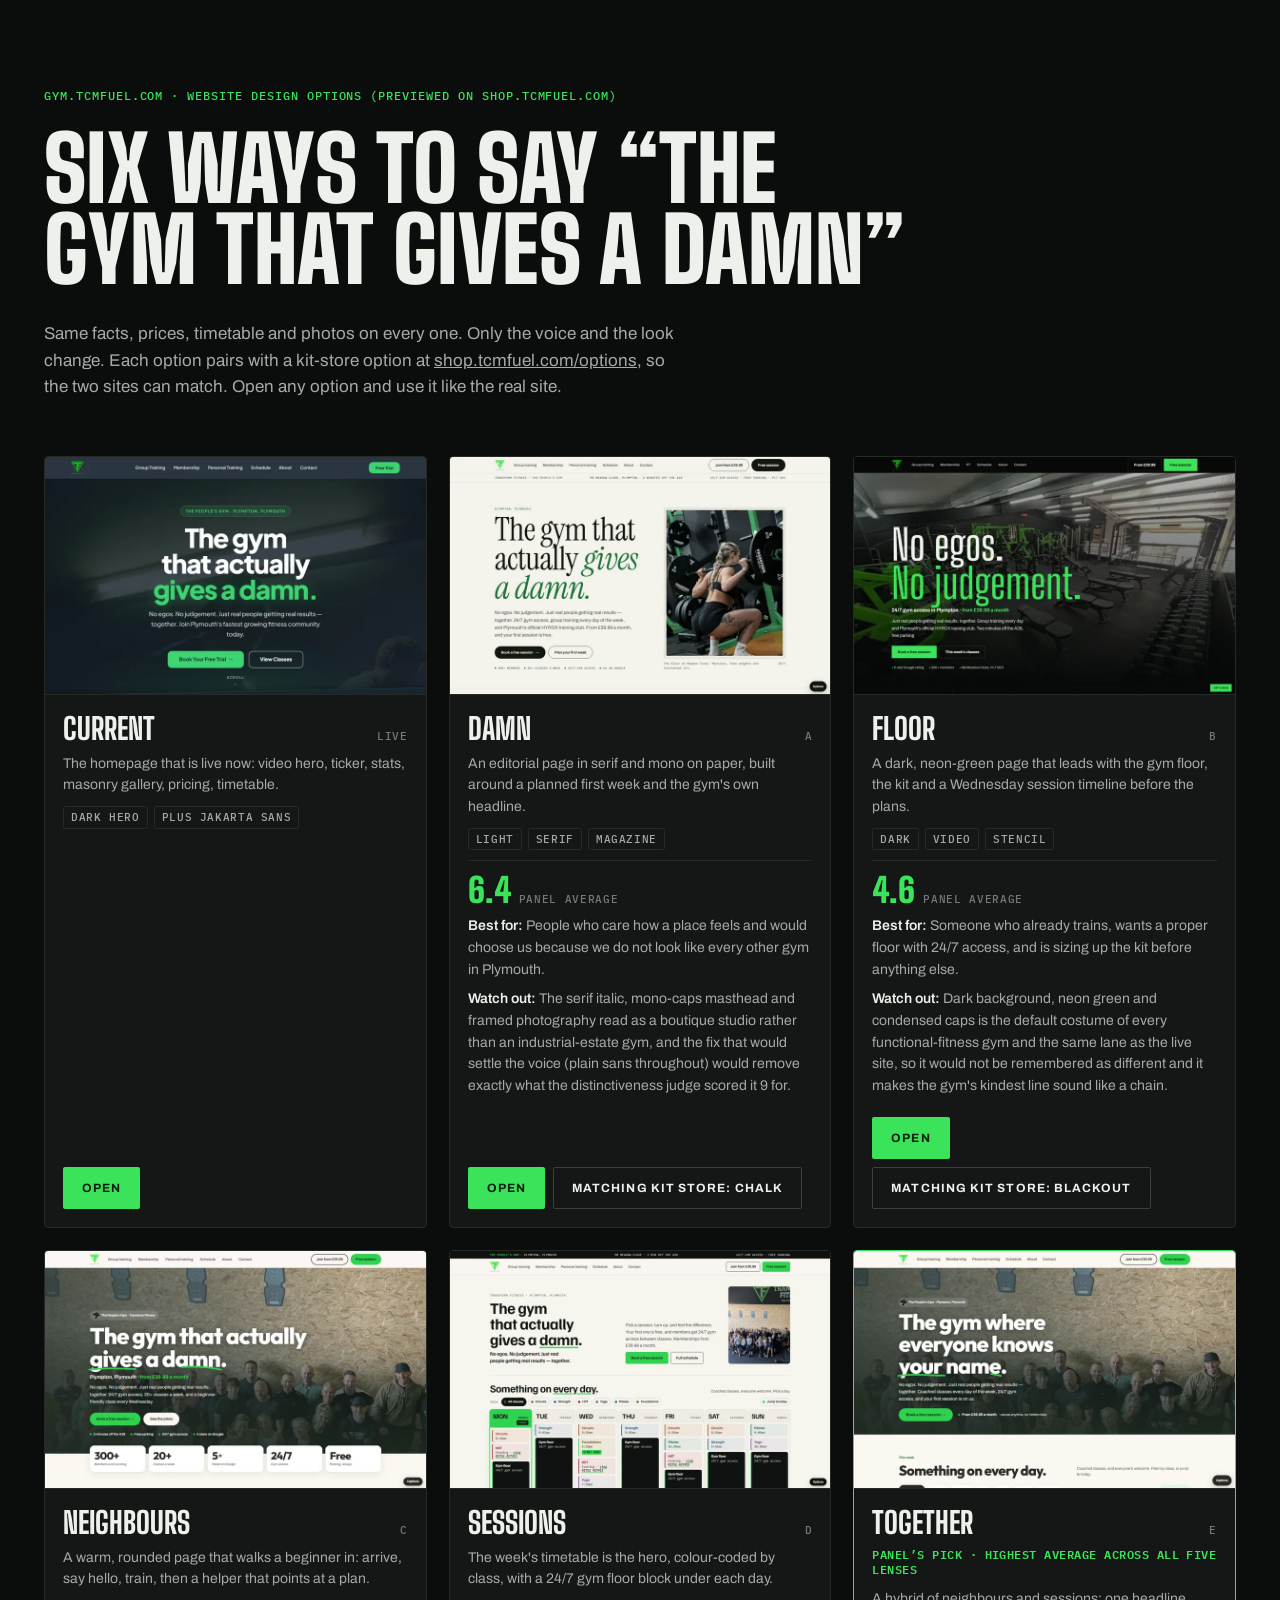
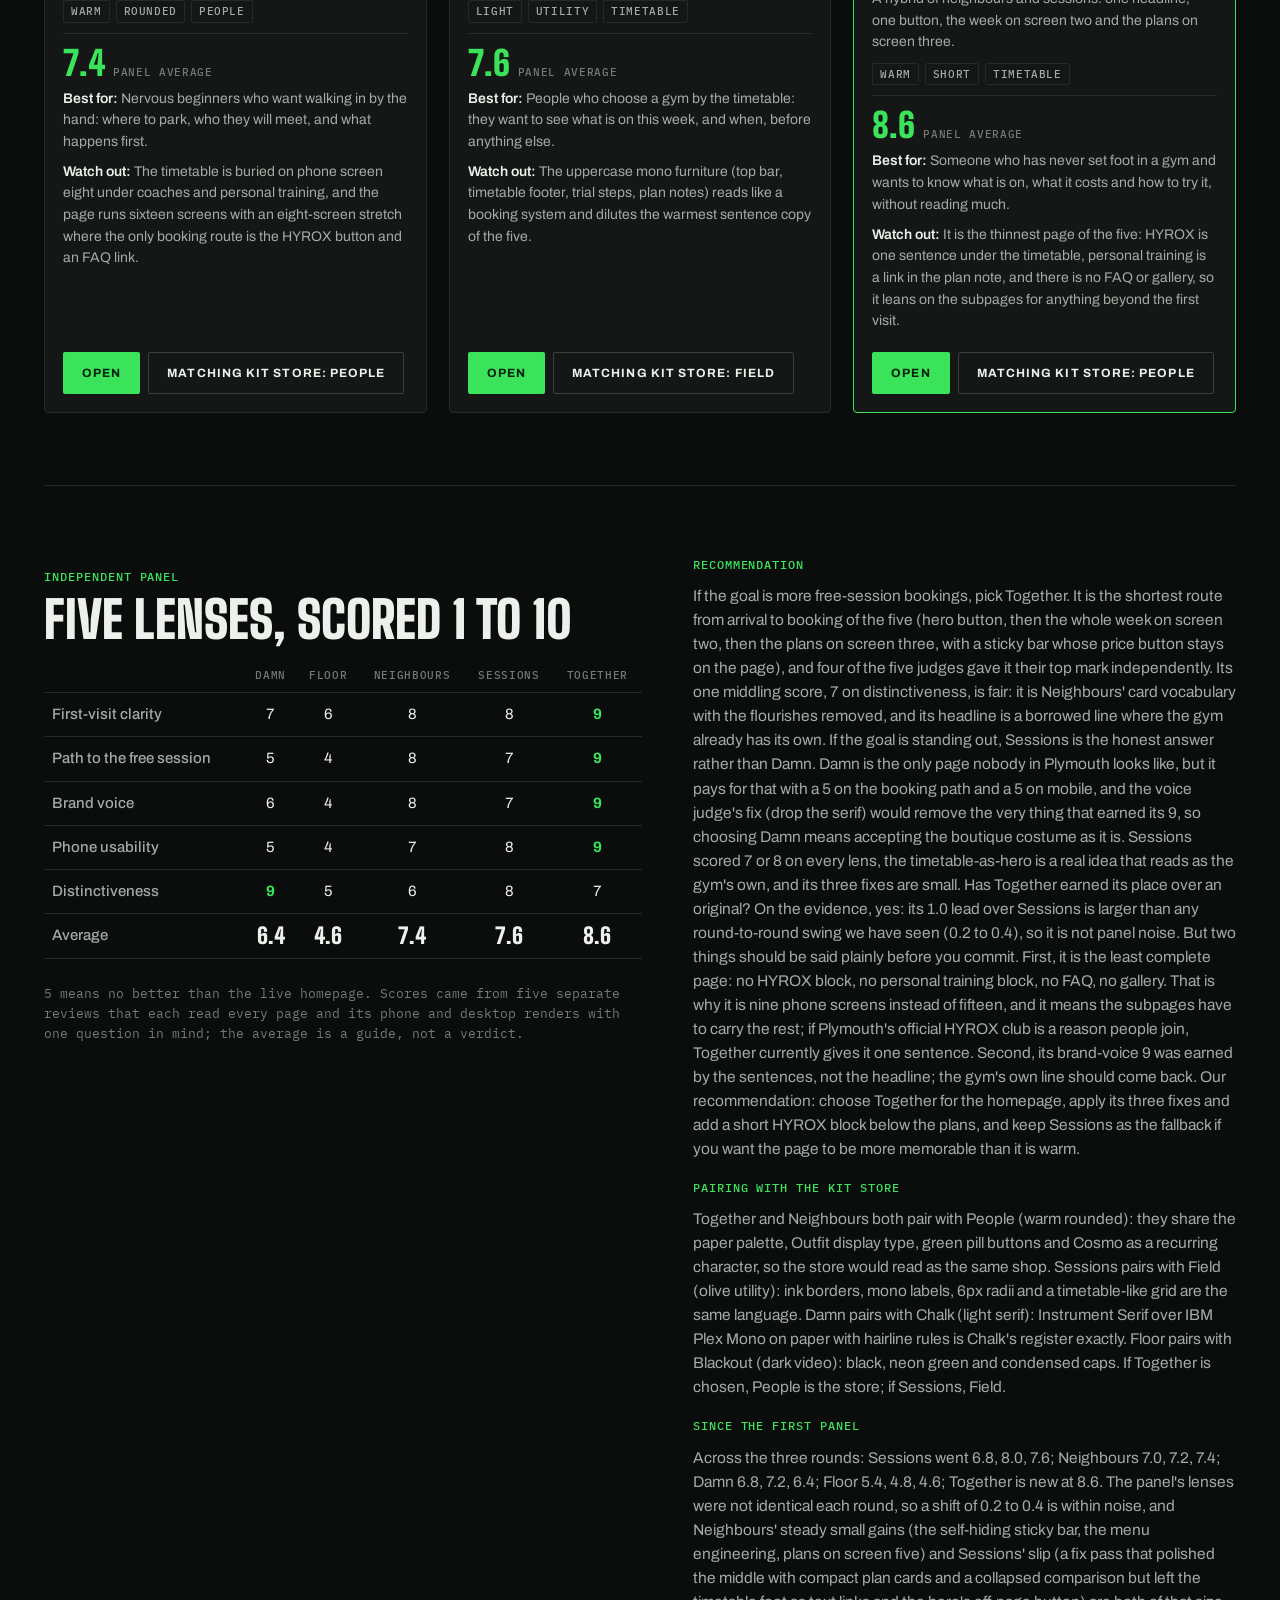
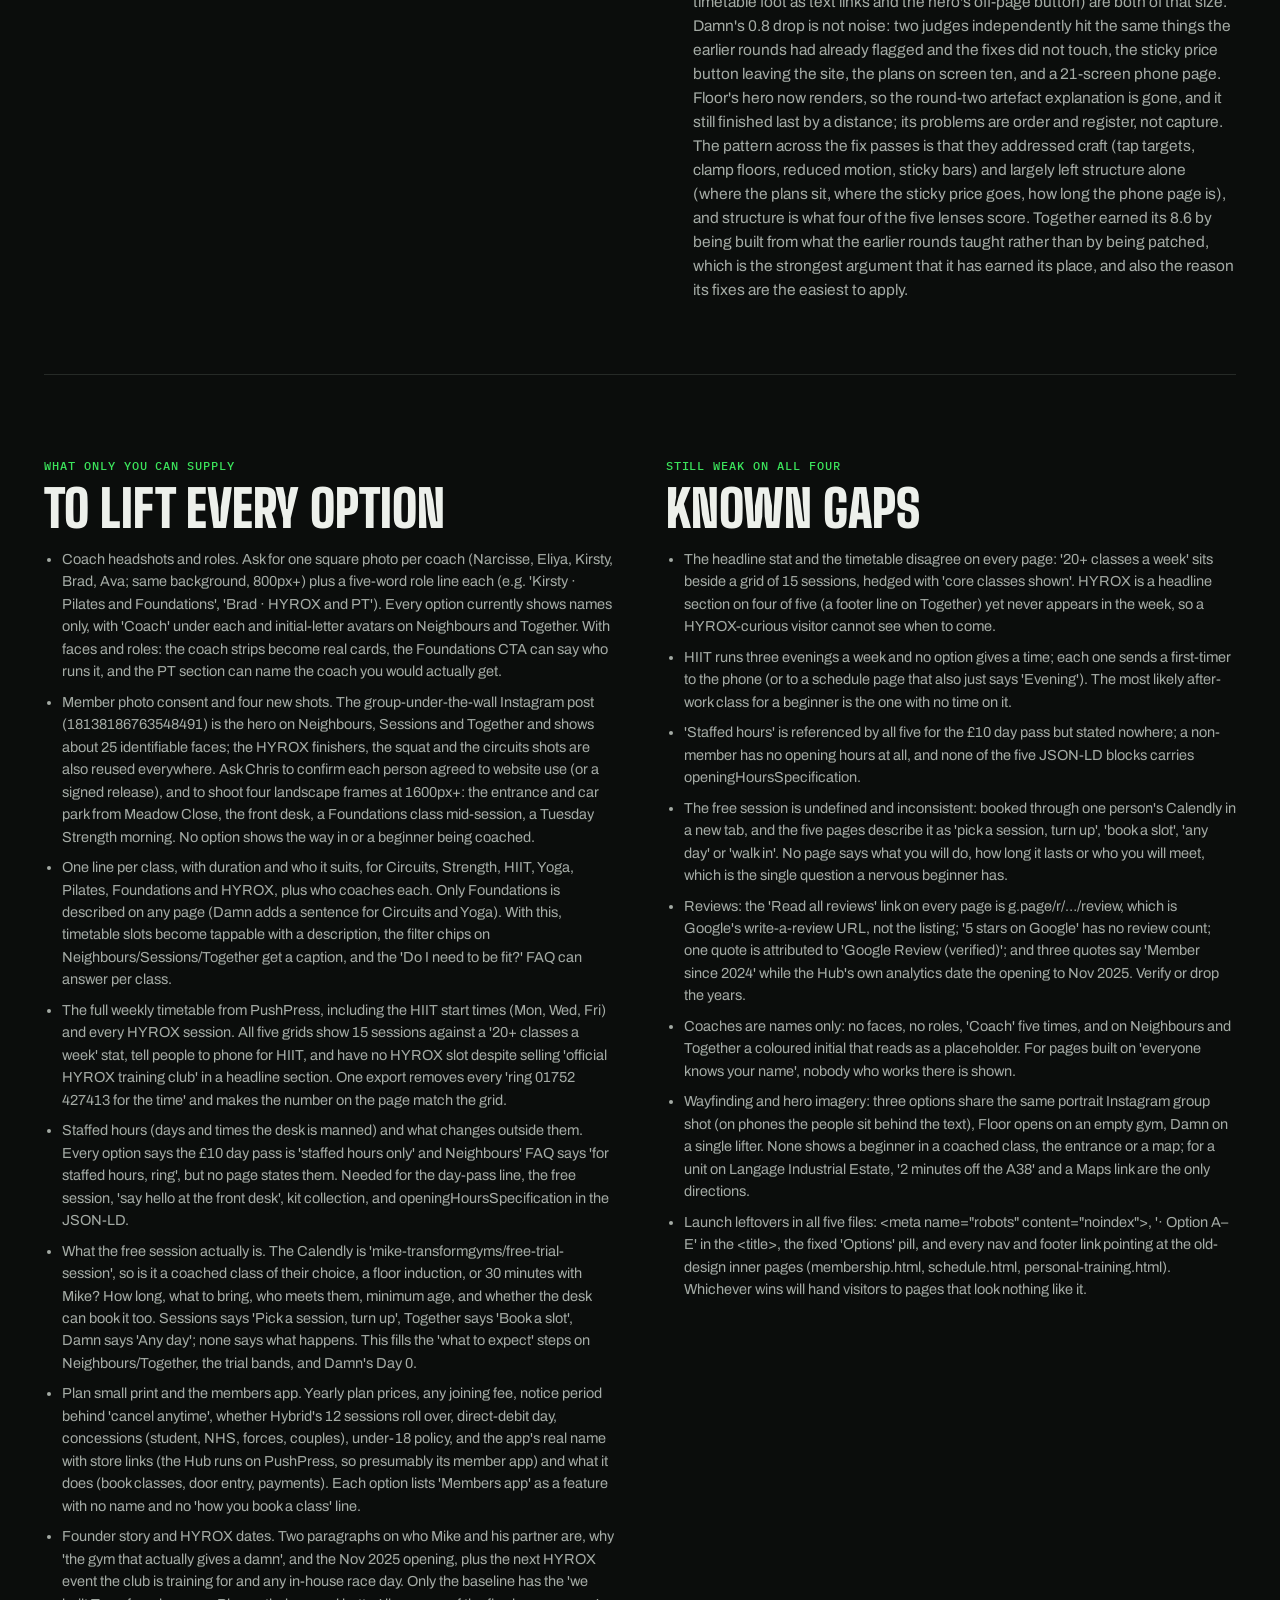
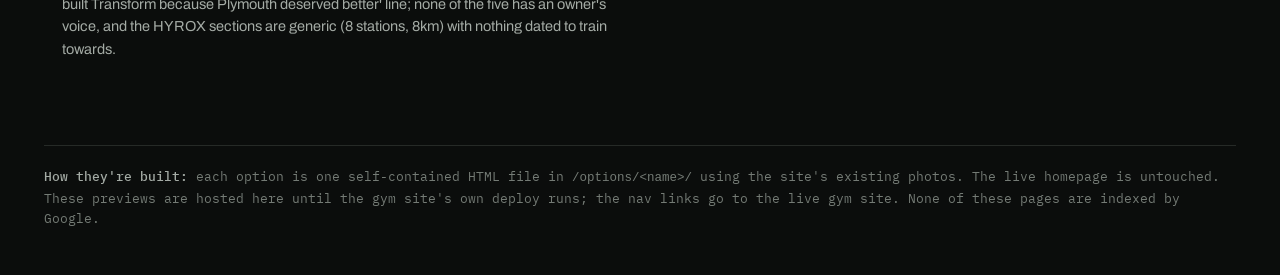
==== commit 330879f5: "site-options: mirror the fifth option "Together" and the final panel verdict Mirrors transform-site " ====
--- a/site-options/index.html
+++ b/site-options/index.html
@@ -33,6 +33,8 @@
 .body p{margin:0;color:var(--ink-2);font-size:14px}
 .body p b{color:var(--ink);font-weight:600}
 .tags{display:flex;gap:6px;flex-wrap:wrap}
+.body p.pick{color:var(--turf);font:600 12px/1.3 "IBM Plex Mono",monospace;letter-spacing:.04em;text-transform:uppercase}
+.opt:has(.pick){border-color:var(--turf)}
 .tag{font:500 10.5px/1 "IBM Plex Mono",monospace;letter-spacing:.06em;text-transform:uppercase;padding:5px 7px;border:1px solid var(--line);color:var(--ink-2);border-radius:2px}
 .verdict{border-top:1px solid var(--line);padding-top:12px;display:grid;gap:8px}
 .verdict .avg{display:flex;align-items:baseline;gap:8px}
@@ -64,7 +66,7 @@
 <div class="wrap">
   <header>
     <p class="eyebrow">gym.tcmfuel.com · website design options (previewed on shop.tcmfuel.com)</p>
-    <h1>Five ways to say “the gym that gives a damn”</h1>
+    <h1>Six ways to say “the gym that gives a damn”</h1>
     <p class="lede">Same facts, prices, timetable and photos on every one. Only the voice and the look change. Each option pairs with a kit-store option at <a href="https://shop.tcmfuel.com/options/" style="text-decoration:underline">shop.tcmfuel.com/options</a>, so the two sites can match. Open any option and use it like the real site.</p>
   </header>
 
@@ -75,32 +77,39 @@
     <div class="actions"><a class="btn btn-turf" href="https://gym.tcmfuel.com/">Open</a></div>
   </article><article class="opt" id="opt-damn">
     <a class="preview" href="/site-options/damn/" aria-label="Open the Damn option"><img src="/site-options/previews/damn.webp" alt="" width="800" height="500" loading="lazy" decoding="async"></a>
-    <div class="body"><h2>Damn <small>A</small></h2><p>An editorial, printed-programme page in serif type: numbered sections, a first-week itinerary and captioned photos on cream paper.</p>
-      <div class="tags"><span class="tag">Light</span><span class="tag">Serif</span><span class="tag">Magazine</span></div><div class="verdict"><div class="avg"><b>6.8</b><span>panel average</span></div>
-      <p><b>Best for:</b> Best if you want the page people remember and mention, and you are happy to trade a little first-glance clarity on phones to get it.</p>
-      <p><b>Watch out:</b> On a 375x667 phone the 68px header, the sticky Contents strip beneath it and the 76px bottom bar leave under 480px for content, and the hero (photo ordered above a 56px-minimum H1) runs to roughly a thousand pixels. The magazine dressing (Instrument Serif italics, drop caps, &#x27;Plan one / Plan two / Plan three&#x27;, &#x27;Wear the green&#x27;, a numbered Contents index) can read as boutique studio rather than a Plympton gym, and the masthead keeps the boast strip &#x27;Plymouth&#x27;s fastest growing gym · Best reviewed in Plymouth&#x27;. The judges split hardest on this option: the craft judge says the apparatus is the point, the voice judge says it is the problem.</p></div></div>
+    <div class="body"><h2>Damn <small>A</small></h2><p>An editorial page in serif and mono on paper, built around a planned first week and the gym&#x27;s own headline.</p>
+      <div class="tags"><span class="tag">Light</span><span class="tag">Serif</span><span class="tag">Magazine</span></div><div class="verdict"><div class="avg"><b>6.4</b><span>panel average</span></div>
+      <p><b>Best for:</b> People who care how a place feels and would choose us because we do not look like every other gym in Plymouth.</p>
+      <p><b>Watch out:</b> The serif italic, mono-caps masthead and framed photography read as a boutique studio rather than an industrial-estate gym, and the fix that would settle the voice (plain sans throughout) would remove exactly what the distinctiveness judge scored it 9 for.</p></div></div>
     <div class="actions"><a class="btn btn-turf" href="/site-options/damn/">Open</a><a class="btn btn-line" href="https://shop.tcmfuel.com/options/chalk/">Matching kit store: Chalk</a></div>
   </article><article class="opt" id="opt-floor">
     <a class="preview" href="/site-options/floor/" aria-label="Open the Floor option"><img src="/site-options/previews/floor.webp" alt="" width="800" height="500" loading="lazy" decoding="async"></a>
-    <div class="body"><h2>Floor <small>B</small></h2><p>A dark, video-led page in stencil capitals with neon green, a Wednesday session timeline and glowing plan cards.</p>
-      <div class="tags"><span class="tag">Dark</span><span class="tag">Video</span><span class="tag">Stencil</span></div><div class="verdict"><div class="avg"><b>5.4</b><span>panel average</span></div>
-      <p><b>Best for:</b> Best for the HYROX crowd and people who already like a hard-training, dark gym look; it is the least suited to a first-timer.</p>
-      <p><b>Watch out:</b> It is the live site&#x27;s aesthetic turned up rather than a new idea: video hero, parallax, grain and scanline overlay, glowing stencil headline, neon ticker, count-up stats, glowing plan cards. The only words saying this is a gym are a 12px label. Price on a phone lives only in the moving ticker, and the mobile bar offers &#x27;Free session&#x27; and &#x27;Call&#x27; with no figure. The one original component, the Wednesday timeline, admits its HIIT band is &#x27;illustrative&#x27;, and the mid-page has no booking control from the floor grid through to the plans while the kit section uses the same green button as booking. Average 5.4 is barely above the live page.</p></div></div>
+    <div class="body"><h2>Floor <small>B</small></h2><p>A dark, neon-green page that leads with the gym floor, the kit and a Wednesday session timeline before the plans.</p>
+      <div class="tags"><span class="tag">Dark</span><span class="tag">Video</span><span class="tag">Stencil</span></div><div class="verdict"><div class="avg"><b>4.6</b><span>panel average</span></div>
+      <p><b>Best for:</b> Someone who already trains, wants a proper floor with 24/7 access, and is sizing up the kit before anything else.</p>
+      <p><b>Watch out:</b> Dark background, neon green and condensed caps is the default costume of every functional-fitness gym and the same lane as the live site, so it would not be remembered as different and it makes the gym&#x27;s kindest line sound like a chain.</p></div></div>
     <div class="actions"><a class="btn btn-turf" href="/site-options/floor/">Open</a><a class="btn btn-line" href="https://shop.tcmfuel.com/options/blackout/">Matching kit store: Blackout</a></div>
   </article><article class="opt" id="opt-neighbours">
     <a class="preview" href="/site-options/neighbours/" aria-label="Open the Neighbours option"><img src="/site-options/previews/neighbours.webp" alt="" width="800" height="500" loading="lazy" decoding="async"></a>
-    <div class="body"><h2>Neighbours <small>C</small></h2><p>A warm, people-first page: named coaches, a three-step first visit and a plan helper, on a cream, rounded-card layout.</p>
-      <div class="tags"><span class="tag">Warm</span><span class="tag">Rounded</span><span class="tag">People</span></div><div class="verdict"><div class="avg"><b>7.0</b><span>panel average</span></div>
-      <p><b>Best for:</b> Best for the nervous beginner who needs to feel welcome before they will book; it is the page you would send to someone who says &#x27;I&#x27;m not really a gym person&#x27;.</p>
-      <p><b>Watch out:</b> It reads as a friendly-startup template (rounded white cards, soft shadows, pill captions) and could date quickly. The hero runs three animations at once (spinning badge, pulsing button, drawn underline) which undercuts the &#x27;no hard sell&#x27; line, and the group photo is buried under a 93% overlay. No pound sign appears until the plans, ninth block down, and the timetable chips are about 35px tall on a phone. Its win rests on voice and the booking path; two judges scored it only 6.</p></div></div>
+    <div class="body"><h2>Neighbours <small>C</small></h2><p>A warm, rounded page that walks a beginner in: arrive, say hello, train, then a helper that points at a plan.</p>
+      <div class="tags"><span class="tag">Warm</span><span class="tag">Rounded</span><span class="tag">People</span></div><div class="verdict"><div class="avg"><b>7.4</b><span>panel average</span></div>
+      <p><b>Best for:</b> Nervous beginners who want walking in by the hand: where to park, who they will meet, and what happens first.</p>
+      <p><b>Watch out:</b> The timetable is buried on phone screen eight under coaches and personal training, and the page runs sixteen screens with an eight-screen stretch where the only booking route is the HYROX button and an FAQ link.</p></div></div>
     <div class="actions"><a class="btn btn-turf" href="/site-options/neighbours/">Open</a><a class="btn btn-line" href="https://shop.tcmfuel.com/options/people/">Matching kit store: People</a></div>
   </article><article class="opt" id="opt-sessions">
     <a class="preview" href="/site-options/sessions/" aria-label="Open the Sessions option"><img src="/site-options/previews/sessions.webp" alt="" width="800" height="500" loading="lazy" decoding="async"></a>
-    <div class="body"><h2>Sessions <small>D</small></h2><p>The week&#x27;s timetable is the homepage: colour-coded classes, today highlighted, then a plain comparison table and free-session band.</p>
-      <div class="tags"><span class="tag">Light</span><span class="tag">Utility</span><span class="tag">Timetable</span></div><div class="verdict"><div class="avg"><b>6.8</b><span>panel average</span></div>
-      <p><b>Best for:</b> Best for someone who already knows they want coached classes and just needs to see what is on this week, on their phone, and book a free one.</p>
-      <p><b>Watch out:</b> There is no face above the fold: the first screen is a grid, and the first image is the Foundations promo graphic. Tuesday and Thursday sit as 300px columns holding one slot each on desktop. Both signature lines (&#x27;The gym that actually gives a damn&#x27;, &#x27;No egos. No judgement.&#x27;) are missing from the top of the page, so it could be any council gym in Devon. On phones the header &#x27;Free session&#x27; button is removed at 480px, the three summary plan cards have no join link, and the real join buttons sit inside a comparison table the script collapses below 760px. Nothing asks for the booking after the HYROX section.</p></div></div>
+    <div class="body"><h2>Sessions <small>D</small></h2><p>The week&#x27;s timetable is the hero, colour-coded by class, with a 24/7 gym floor block under each day.</p>
+      <div class="tags"><span class="tag">Light</span><span class="tag">Utility</span><span class="tag">Timetable</span></div><div class="verdict"><div class="avg"><b>7.6</b><span>panel average</span></div>
+      <p><b>Best for:</b> People who choose a gym by the timetable: they want to see what is on this week, and when, before anything else.</p>
+      <p><b>Watch out:</b> The uppercase mono furniture (top bar, timetable footer, trial steps, plan notes) reads like a booking system and dilutes the warmest sentence copy of the five.</p></div></div>
     <div class="actions"><a class="btn btn-turf" href="/site-options/sessions/">Open</a><a class="btn btn-line" href="https://shop.tcmfuel.com/options/field/">Matching kit store: Field</a></div>
+  </article><article class="opt" id="opt-together">
+    <a class="preview" href="/site-options/together/" aria-label="Open the Together option"><img src="/site-options/previews/together.webp" alt="" width="800" height="500" loading="lazy" decoding="async"></a>
+    <div class="body"><h2>Together <small>E</small></h2><p class="pick">Panel’s pick · highest average across all five lenses</p><p>A hybrid of neighbours and sessions: one headline, one button, the week on screen two and the plans on screen three.</p>
+      <div class="tags"><span class="tag">Warm</span><span class="tag">Short</span><span class="tag">Timetable</span></div><div class="verdict"><div class="avg"><b>8.6</b><span>panel average</span></div>
+      <p><b>Best for:</b> Someone who has never set foot in a gym and wants to know what is on, what it costs and how to try it, without reading much.</p>
+      <p><b>Watch out:</b> It is the thinnest page of the five: HYROX is one sentence under the timetable, personal training is a link in the plan note, and there is no FAQ or gallery, so it leans on the subpages for anything beyond the first visit.</p></div></div>
+    <div class="actions"><a class="btn btn-turf" href="/site-options/together/">Open</a><a class="btn btn-line" href="https://shop.tcmfuel.com/options/people/">Matching kit store: People</a></div>
   </article></div>
 
   <section class="panel" id="verdict">
@@ -108,22 +117,23 @@
       <p class="eyebrow">Independent panel</p>
       <h2 class="sec">Five lenses, scored 1 to 10</h2>
       <div class="tbl-wrap"><table class="tbl">
-        <thead><tr><th></th><th scope="col">Damn</th><th scope="col">Floor</th><th scope="col">Neighbours</th><th scope="col">Sessions</th></tr></thead>
-        <tbody><tr><th scope="row">First-visit clarity</th><td class="">7</td><td class="">5</td><td class="">6</td><td class="hi">8</td></tr><tr><th scope="row">Path to the free session</th><td class="">7</td><td class="">6</td><td class="hi">8</td><td class="">6</td></tr><tr><th scope="row">Brand voice</th><td class="">6</td><td class="">4</td><td class="hi">8</td><td class="">5</td></tr><tr><th scope="row">Phone usability</th><td class="">6</td><td class="">7</td><td class="">7</td><td class="hi">8</td></tr><tr><th scope="row">Distinctiveness</th><td class="hi">8</td><td class="">5</td><td class="">6</td><td class="">7</td></tr><tr class="avg"><th scope="row">Average</th><td>6.8</td><td>5.4</td><td>7.0</td><td>6.8</td></tr></tbody>
+        <thead><tr><th></th><th scope="col">Damn</th><th scope="col">Floor</th><th scope="col">Neighbours</th><th scope="col">Sessions</th><th scope="col">Together</th></tr></thead>
+        <tbody><tr><th scope="row">First-visit clarity</th><td class="">7</td><td class="">6</td><td class="">8</td><td class="">8</td><td class="hi">9</td></tr><tr><th scope="row">Path to the free session</th><td class="">5</td><td class="">4</td><td class="">8</td><td class="">7</td><td class="hi">9</td></tr><tr><th scope="row">Brand voice</th><td class="">6</td><td class="">4</td><td class="">8</td><td class="">7</td><td class="hi">9</td></tr><tr><th scope="row">Phone usability</th><td class="">5</td><td class="">4</td><td class="">7</td><td class="">8</td><td class="hi">9</td></tr><tr><th scope="row">Distinctiveness</th><td class="hi">9</td><td class="">5</td><td class="">6</td><td class="">8</td><td class="">7</td></tr><tr class="avg"><th scope="row">Average</th><td>6.4</td><td>4.6</td><td>7.4</td><td>7.6</td><td>8.6</td></tr></tbody>
       </table></div>
-      <p class="note" style="border:0;padding-block:12px 0">5 means no better than the live homepage. Scores came from five separate reviews that each read all four pages with one question in mind; the average is a guide, not a verdict.</p>
+      <p class="note" style="border:0;padding-block:12px 0">5 means no better than the live homepage. Scores came from five separate reviews that each read every page and its phone and desktop renders with one question in mind; the average is a guide, not a verdict.</p>
     </div>
     <div class="rec">
       <p class="eyebrow">Recommendation</p>
-      <p>If the goal is more free-session bookings, pick neighbours. It scored highest on the booking path (8) and the voice (8), every booking control on it says the same thing (&#x27;Book a free session&#x27;) next to a reassurance line, the three-step &#x27;What to expect when you walk in&#x27; block answers the beginner&#x27;s real questions (where, who, what happens), and the mobile sticky bar is there from first paint. Its three fixes are small and mostly deletions: cut the spinning badge and the pulsing button, put &#x27;From £39.99 a month&#x27; in the hero facts, and give the chips a 44px tap target. Do those before it goes live; without the price fix a phone user scrolls past coaches, a timetable, nine photos and HYROX before seeing a pound sign. Sessions is the honest runner-up for the same goal: it is the clearest page on a phone and the timetable-as-hero is a genuinely good idea for a gym whose pitch is coached classes every day, but as built it loses the gym&#x27;s voice entirely and its phone plan cards are a dead end, so it needs the join buttons and the two signature lines put back before it would out-book neighbours. If the goal is standing out next to other Plymouth gyms, pick damn. Nothing else in the city looks like it, the first-week itinerary is the single best new component across all four options, and its photos are treated with more care than anywhere else. But fix the Contents strip on phones first, and accept that the voice judge and the craft judge will never agree on its magazine dressing: keep the serif and the captions, lose the drop caps and &#x27;Plan one/two/three&#x27;. A hybrid is worth it in one narrow form only: take neighbours as the base (its structure, copy, named coaches and plan helper) and drop sessions&#x27; colour-coded, today-highlighted timetable in place of neighbours&#x27; filterable card grid, with the price added to the hero. Both are single-file pages, both use Archivo for body text, and both mark up the classes as day cards with data-type attributes, so this is a day or two of careful work, not a rebuild. Do not try to fold damn&#x27;s serif editorial system into either of them; it is a different idea and the result would be neither. Floor should not be picked: it is the live page with the volume turned up, and it averaged 5.4 against a baseline of 5.</p>
+      <p>If the goal is more free-session bookings, pick Together. It is the shortest route from arrival to booking of the five (hero button, then the whole week on screen two, then the plans on screen three, with a sticky bar whose price button stays on the page), and four of the five judges gave it their top mark independently. Its one middling score, 7 on distinctiveness, is fair: it is Neighbours&#x27; card vocabulary with the flourishes removed, and its headline is a borrowed line where the gym already has its own. If the goal is standing out, Sessions is the honest answer rather than Damn. Damn is the only page nobody in Plymouth looks like, but it pays for that with a 5 on the booking path and a 5 on mobile, and the voice judge&#x27;s fix (drop the serif) would remove the very thing that earned its 9, so choosing Damn means accepting the boutique costume as it is. Sessions scored 7 or 8 on every lens, the timetable-as-hero is a real idea that reads as the gym&#x27;s own, and its three fixes are small. Has Together earned its place over an original? On the evidence, yes: its 1.0 lead over Sessions is larger than any round-to-round swing we have seen (0.2 to 0.4), so it is not panel noise. But two things should be said plainly before you commit. First, it is the least complete page: no HYROX block, no personal training block, no FAQ, no gallery. That is why it is nine phone screens instead of fifteen, and it means the subpages have to carry the rest; if Plymouth&#x27;s official HYROX club is a reason people join, Together currently gives it one sentence. Second, its brand-voice 9 was earned by the sentences, not the headline; the gym&#x27;s own line should come back. Our recommendation: choose Together for the homepage, apply its three fixes and add a short HYROX block below the plans, and keep Sessions as the fallback if you want the page to be more memorable than it is warm.</p>
       <p class="eyebrow" style="margin-top:8px">Pairing with the kit store</p>
-      <p>damn pairs with Chalk (light serif): same cream paper, hairline rules and serif headlines, so the shop reads as another page of the same programme. floor pairs with Blackout (dark video): the dark ground, neon green and stencil type carry straight across. neighbours pairs with People (warm rounded): cream, rounded white cards and the Cosmo thread belong together. sessions pairs with Field (olive utility): the mono labels, 1.5px ink borders and noticeboard register are closest to a utility store; if Field&#x27;s olive clashes with the six class colours on the timetable, Chalk is the fallback because it shares the cream ground and restraint.</p>
+      <p>Together and Neighbours both pair with People (warm rounded): they share the paper palette, Outfit display type, green pill buttons and Cosmo as a recurring character, so the store would read as the same shop. Sessions pairs with Field (olive utility): ink borders, mono labels, 6px radii and a timetable-like grid are the same language. Damn pairs with Chalk (light serif): Instrument Serif over IBM Plex Mono on paper with hairline rules is Chalk&#x27;s register exactly. Floor pairs with Blackout (dark video): black, neon green and condensed caps. If Together is chosen, People is the store; if Sessions, Field.</p>
+      <p class="eyebrow" style="margin-top:8px">Since the first panel</p><p>Across the three rounds: Sessions went 6.8, 8.0, 7.6; Neighbours 7.0, 7.2, 7.4; Damn 6.8, 7.2, 6.4; Floor 5.4, 4.8, 4.6; Together is new at 8.6. The panel&#x27;s lenses were not identical each round, so a shift of 0.2 to 0.4 is within noise, and Neighbours&#x27; steady small gains (the self-hiding sticky bar, the menu engineering, plans on screen five) and Sessions&#x27; slip (a fix pass that polished the middle with compact plan cards and a collapsed comparison but left the timetable foot as text links and the hero&#x27;s off-page button) are both of that size. Damn&#x27;s 0.8 drop is not noise: two judges independently hit the same things the earlier rounds had already flagged and the fixes did not touch, the sticky price button leaving the site, the plans on screen ten, and a 21-screen phone page. Floor&#x27;s hero now renders, so the round-two artefact explanation is gone, and it still finished last by a distance; its problems are order and register, not capture. The pattern across the fix passes is that they addressed craft (tap targets, clamp floors, reduced motion, sticky bars) and largely left structure alone (where the plans sit, where the sticky price goes, how long the phone page is), and structure is what four of the five lenses score. Together earned its 8.6 by being built from what the earlier rounds taught rather than by being patched, which is the strongest argument that it has earned its place, and also the reason its fixes are the easiest to apply.</p>
     </div>
   </section>
 
   <section class="needs" id="needs">
-    <div><p class="eyebrow">What only you can supply</p><h2 class="sec">To lift every option</h2><ul><li>Coach photos and one line each (Narcisse, Eliya, Kirsty, Brad, Ava): role, what they coach, one human fact. All four options show five bare names labelled &#x27;Coach&#x27;. Ask which coach takes Foundations on Wednesdays and name them in the Foundations block and the hero, so a beginner knows who they&#x27;ll meet.</li><li>Actual HIIT times (Mon/Wed/Fri) and the HYROX session slots. Every option prints &#x27;HIIT · Evening&#x27; with no time, and HYROX is &#x27;included&#x27; on plans but absent from the timetable. Also the true weekly class count: the timetable on every page lists 15 sessions while the stat strip says &#x27;20+&#x27;.</li><li>A 25-word description for each class (Circuits, Strength, HIIT, Yoga, Pilates, Foundations, HYROX): what it is, how long it runs, roughly how many people, who it suits, what to bring. No option explains any class; all assume the names are self-explanatory to a beginner.</li><li>What the free session actually is: length, format (tour plus a class, or a one-to-one), what to wear and bring, and which hours it can be booked. Used for a &#x27;what happens at your free session&#x27; block and FAQ on whichever option wins; today it is a Calendly link and a slogan.</li><li>Staffed / front-desk hours and the 24/7 entry method (fob, app, PIN). All pages present &#x27;24/7&#x27; as if a first-timer can walk in at 3am and meet someone. Used in the info strip, FAQ and the &#x27;collect kit from the front desk&#x27; line.</li><li>The members app name plus App Store and Google Play links. &#x27;Members app&#x27; is listed as a plan feature on every option with no name and no link. If it is the PushPress member app, say so and link it.</li><li>Real Google review data: the live review URL (the g.page/r/transform-fitness-plympton/review link on every page looks like a placeholder), the review count to sit beside &#x27;5 stars&#x27;, and 4 to 6 verbatim reviews with names as shown on Google and dates. Confirm or drop &#x27;Member since 2024&#x27; on Sarah, Mark and Laura; the repo docs say the gym opened Nov 2025. Provide evidence for &#x27;best reviewed in Plymouth&#x27; and &#x27;fastest growing&#x27;, or soften both.</li><li>Member photos with written consent, specifically: two or three beginners (including women and over-50s), Foundations actually running (sessions uses a promo graphic), a race-day team shot, plus exterior, entrance and car-park photos and a night shot to prove 24/7. All four options recycle the same twelve images and none shows the building on Langage Industrial Estate.</li><li>HYROX specifics: the next two race dates and cities the club is training for, any team name, whether beginners can join HYROX sessions, and whether Hybrid covers them. Options contradict each other: damn says HYROX is covered by Hybrid&#x27;s sessions; neighbours and sessions say it is Unlimited only.</li><li>An 80 to 120 word founder story from Mike with a photo: why he opened it, when (Nov 2025), why Plympton. No option names the owner even though the free-session Calendly is his. Used as a short &#x27;from the owner&#x27; block near the reviews.</li><li>Plan fine print: yearly plan prices, any joining fee, notice period behind &#x27;cancel anytime&#x27;, minimum age, student / NHS / forces / couples discounts (Plymouth is a forces city), PT prices or packages, and how a day pass is bought. &#x27;No hidden fees&#x27; appears on every page with none of this stated.</li><li>Facilities list for the FAQ: changing rooms, showers, lockers, toilets, step-free access, water. Nothing on any option answers the questions a nervous beginner asks before a first visit.</li><li>Brand decision: three straplines are competing for the hero (&#x27;gives a damn&#x27;, &#x27;No egos. No judgement.&#x27;, &#x27;Everyone knows your name here&#x27;). Pick the one to lead with and which become supporting lines, so the winning option can be tightened rather than carrying all three.</li></ul></div>
-    <div><p class="eyebrow">Still weak on all four</p><h2 class="sec">Known gaps</h2><ul><li>Coaches are names only on all four: no faces, no roles, no specialisms, no &#x27;who takes Foundations&#x27;. For a beginner deciding whether to book, the people are the product and none of the pages shows them.</li><li>HIIT has no time anywhere (&#x27;Evening&#x27;), HYROX sessions are not on the timetable despite being sold as a plan feature, and every page&#x27;s &#x27;20+ classes a week&#x27; stat sits above a timetable showing 15. Floor even labels its HIIT band &#x27;illustrative&#x27;.</li><li>No option describes a single class. A first-timer cannot tell Circuits from HIIT from Strength, how long a session is, how many people are in it, or what to bring.</li><li>The free session is a Calendly link plus &#x27;walk in, train hard&#x27;. None says how long it is, whether it is a class or a tour, what to wear, who you&#x27;ll meet, or when it can happen. Sessions&#x27; four-step strip is the closest and still says nothing concrete.</li><li>&#x27;24/7&#x27; is everywhere; staffed hours are nowhere. A beginner is told the door is always open but not when a human is behind the desk to collect kit, take a day pass or run the free session.</li><li>Personal training gets no homepage presence beyond a nav link on all four, despite being one of three revenue lines and &#x27;one-to-one PT&#x27; appearing in the expert-coaching copy.</li><li>Testimonials are lifted unchanged from the baseline: initials for avatars, no photos, &#x27;Member since 2024&#x27; on three quotes for a gym that opened Nov 2025, no review count beside &#x27;5 stars&#x27;, and &#x27;best reviewed in Plymouth&#x27; and &#x27;fastest growing&#x27; with nothing behind them. The Google review URL looks invented.</li><li>Plan facts disagree across options on whether Hybrid includes HYROX, yoga and Pilates. Whichever wins, the plan card, the FAQ and the HYROX block need to say the same thing, and only Chris can settle which is true.</li></ul></div>
+    <div><p class="eyebrow">What only you can supply</p><h2 class="sec">To lift every option</h2><ul><li>Coach headshots and roles. Ask for one square photo per coach (Narcisse, Eliya, Kirsty, Brad, Ava; same background, 800px+) plus a five-word role line each (e.g. &#x27;Kirsty · Pilates and Foundations&#x27;, &#x27;Brad · HYROX and PT&#x27;). Every option currently shows names only, with &#x27;Coach&#x27; under each and initial-letter avatars on Neighbours and Together. With faces and roles: the coach strips become real cards, the Foundations CTA can say who runs it, and the PT section can name the coach you would actually get.</li><li>Member photo consent and four new shots. The group-under-the-wall Instagram post (18138186763548491) is the hero on Neighbours, Sessions and Together and shows about 25 identifiable faces; the HYROX finishers, the squat and the circuits shots are also reused everywhere. Ask Chris to confirm each person agreed to website use (or a signed release), and to shoot four landscape frames at 1600px+: the entrance and car park from Meadow Close, the front desk, a Foundations class mid-session, a Tuesday Strength morning. No option shows the way in or a beginner being coached.</li><li>One line per class, with duration and who it suits, for Circuits, Strength, HIIT, Yoga, Pilates, Foundations and HYROX, plus who coaches each. Only Foundations is described on any page (Damn adds a sentence for Circuits and Yoga). With this, timetable slots become tappable with a description, the filter chips on Neighbours/Sessions/Together get a caption, and the &#x27;Do I need to be fit?&#x27; FAQ can answer per class.</li><li>The full weekly timetable from PushPress, including the HIIT start times (Mon, Wed, Fri) and every HYROX session. All five grids show 15 sessions against a &#x27;20+ classes a week&#x27; stat, tell people to phone for HIIT, and have no HYROX slot despite selling &#x27;official HYROX training club&#x27; in a headline section. One export removes every &#x27;ring 01752 427413 for the time&#x27; and makes the number on the page match the grid.</li><li>Staffed hours (days and times the desk is manned) and what changes outside them. Every option says the £10 day pass is &#x27;staffed hours only&#x27; and Neighbours&#x27; FAQ says &#x27;for staffed hours, ring&#x27;, but no page states them. Needed for the day-pass line, the free session, &#x27;say hello at the front desk&#x27;, kit collection, and openingHoursSpecification in the JSON-LD.</li><li>What the free session actually is. The Calendly is &#x27;mike-transformgyms/free-trial-session&#x27;, so is it a coached class of their choice, a floor induction, or 30 minutes with Mike? How long, what to bring, who meets them, minimum age, and whether the desk can book it too. Sessions says &#x27;Pick a session, turn up&#x27;, Together says &#x27;Book a slot&#x27;, Damn says &#x27;Any day&#x27;; none says what happens. This fills the &#x27;what to expect&#x27; steps on Neighbours/Together, the trial bands, and Damn&#x27;s Day 0.</li><li>Plan small print and the members app. Yearly plan prices, any joining fee, notice period behind &#x27;cancel anytime&#x27;, whether Hybrid&#x27;s 12 sessions roll over, direct-debit day, concessions (student, NHS, forces, couples), under-18 policy, and the app&#x27;s real name with store links (the Hub runs on PushPress, so presumably its member app) and what it does (book classes, door entry, payments). Each option lists &#x27;Members app&#x27; as a feature with no name and no &#x27;how you book a class&#x27; line.</li><li>Founder story and HYROX dates. Two paragraphs on who Mike and his partner are, why &#x27;the gym that actually gives a damn&#x27;, and the Nov 2025 opening, plus the next HYROX event the club is training for and any in-house race day. Only the baseline has the &#x27;we built Transform because Plymouth deserved better&#x27; line; none of the five has an owner&#x27;s voice, and the HYROX sections are generic (8 stations, 8km) with nothing dated to train towards.</li></ul></div>
+    <div><p class="eyebrow">Still weak on all four</p><h2 class="sec">Known gaps</h2><ul><li>The headline stat and the timetable disagree on every page: &#x27;20+ classes a week&#x27; sits beside a grid of 15 sessions, hedged with &#x27;core classes shown&#x27;. HYROX is a headline section on four of five (a footer line on Together) yet never appears in the week, so a HYROX-curious visitor cannot see when to come.</li><li>HIIT runs three evenings a week and no option gives a time; each one sends a first-timer to the phone (or to a schedule page that also just says &#x27;Evening&#x27;). The most likely after-work class for a beginner is the one with no time on it.</li><li>&#x27;Staffed hours&#x27; is referenced by all five for the £10 day pass but stated nowhere; a non-member has no opening hours at all, and none of the five JSON-LD blocks carries openingHoursSpecification.</li><li>The free session is undefined and inconsistent: booked through one person&#x27;s Calendly in a new tab, and the five pages describe it as &#x27;pick a session, turn up&#x27;, &#x27;book a slot&#x27;, &#x27;any day&#x27; or &#x27;walk in&#x27;. No page says what you will do, how long it lasts or who you will meet, which is the single question a nervous beginner has.</li><li>Reviews: the &#x27;Read all reviews&#x27; link on every page is g.page/r/…/review, which is Google&#x27;s write-a-review URL, not the listing; &#x27;5 stars on Google&#x27; has no review count; one quote is attributed to &#x27;Google Review (verified)&#x27;; and three quotes say &#x27;Member since 2024&#x27; while the Hub&#x27;s own analytics date the opening to Nov 2025. Verify or drop the years.</li><li>Coaches are names only: no faces, no roles, &#x27;Coach&#x27; five times, and on Neighbours and Together a coloured initial that reads as a placeholder. For pages built on &#x27;everyone knows your name&#x27;, nobody who works there is shown.</li><li>Wayfinding and hero imagery: three options share the same portrait Instagram group shot (on phones the people sit behind the text), Floor opens on an empty gym, Damn on a single lifter. None shows a beginner in a coached class, the entrance or a map; for a unit on Langage Industrial Estate, &#x27;2 minutes off the A38&#x27; and a Maps link are the only directions.</li><li>Launch leftovers in all five files: &lt;meta name=&quot;robots&quot; content=&quot;noindex&quot;&gt;, &#x27;· Option A–E&#x27; in the &lt;title&gt;, the fixed &#x27;Options&#x27; pill, and every nav and footer link pointing at the old-design inner pages (membership.html, schedule.html, personal-training.html). Whichever wins will hand visitors to pages that look nothing like it.</li></ul></div>
   </section>
 
   <p class="note"><b>How they're built:</b> each option is one self-contained HTML file in <code>/options/&lt;name&gt;/</code> using the site's existing photos. The live homepage is untouched. These previews are hosted here until the gym site's own deploy runs; the nav links go to the live gym site. None of these pages are indexed by Google.</p>
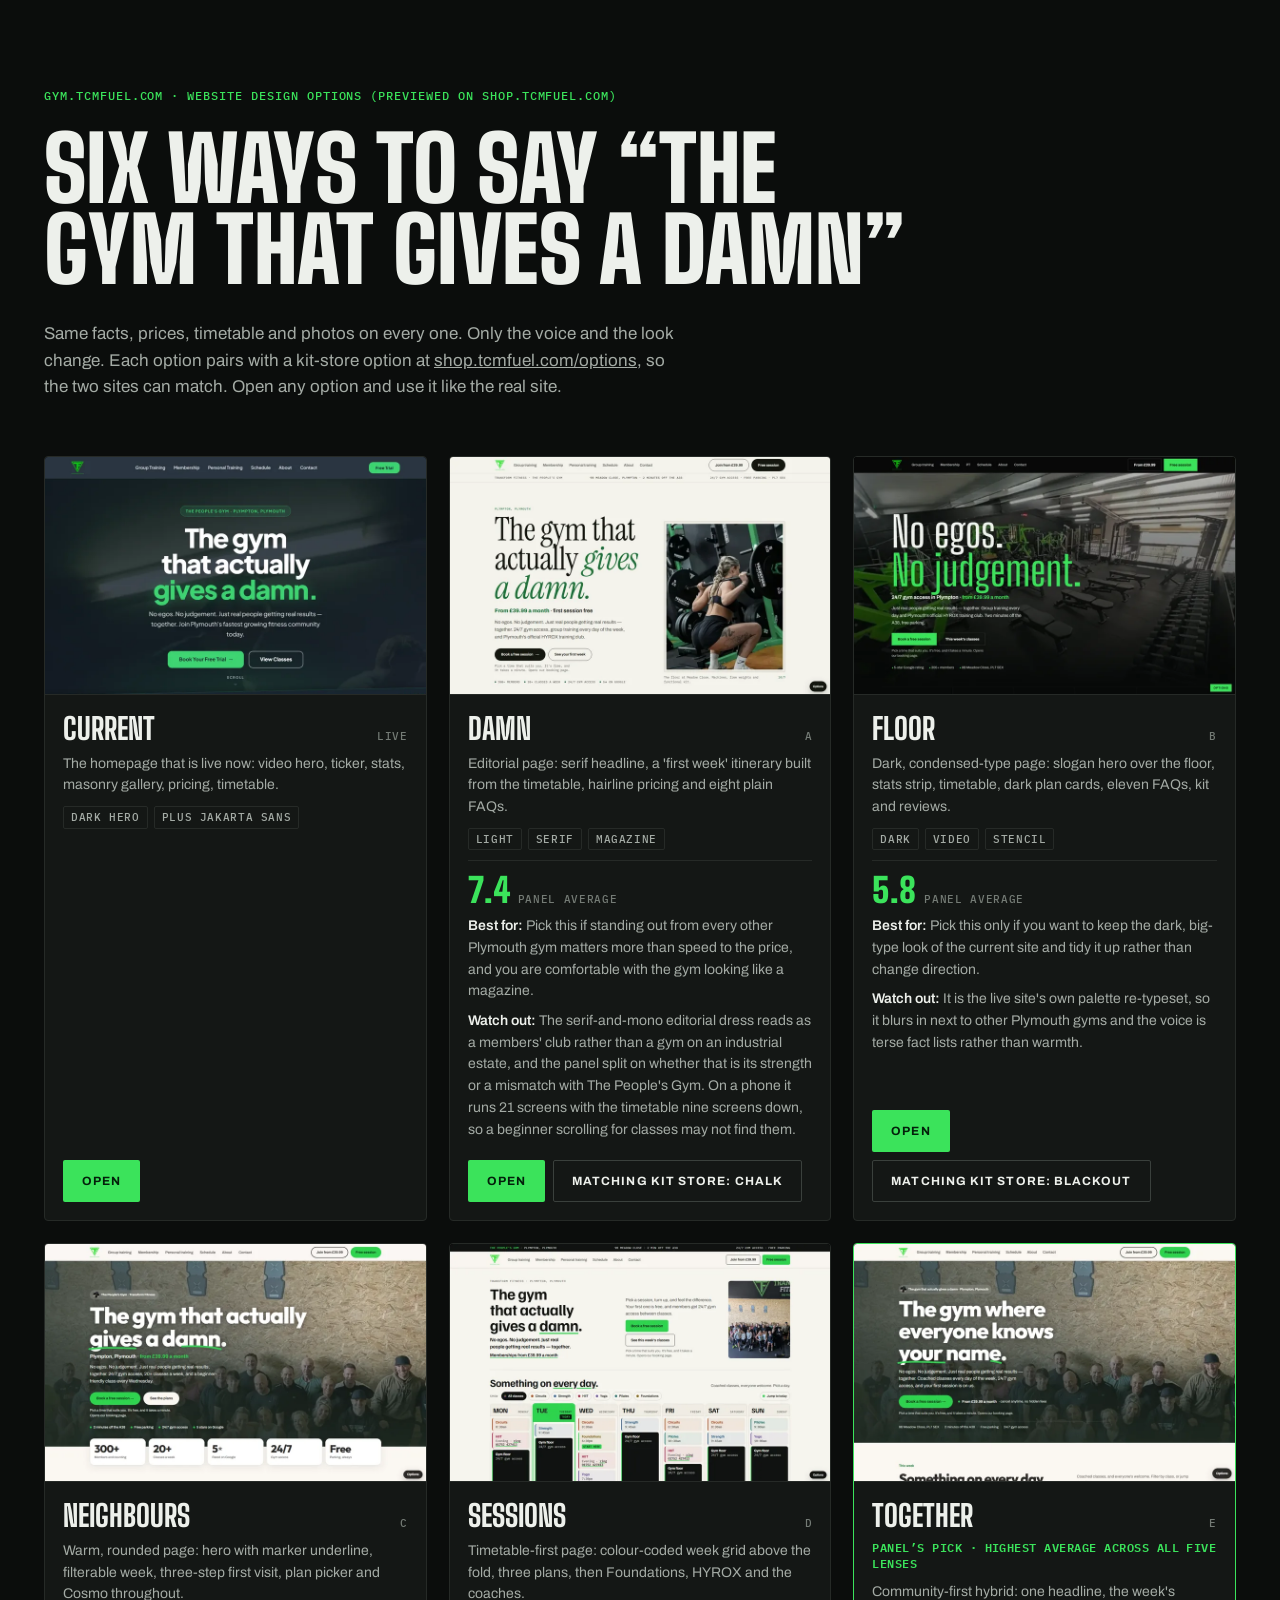
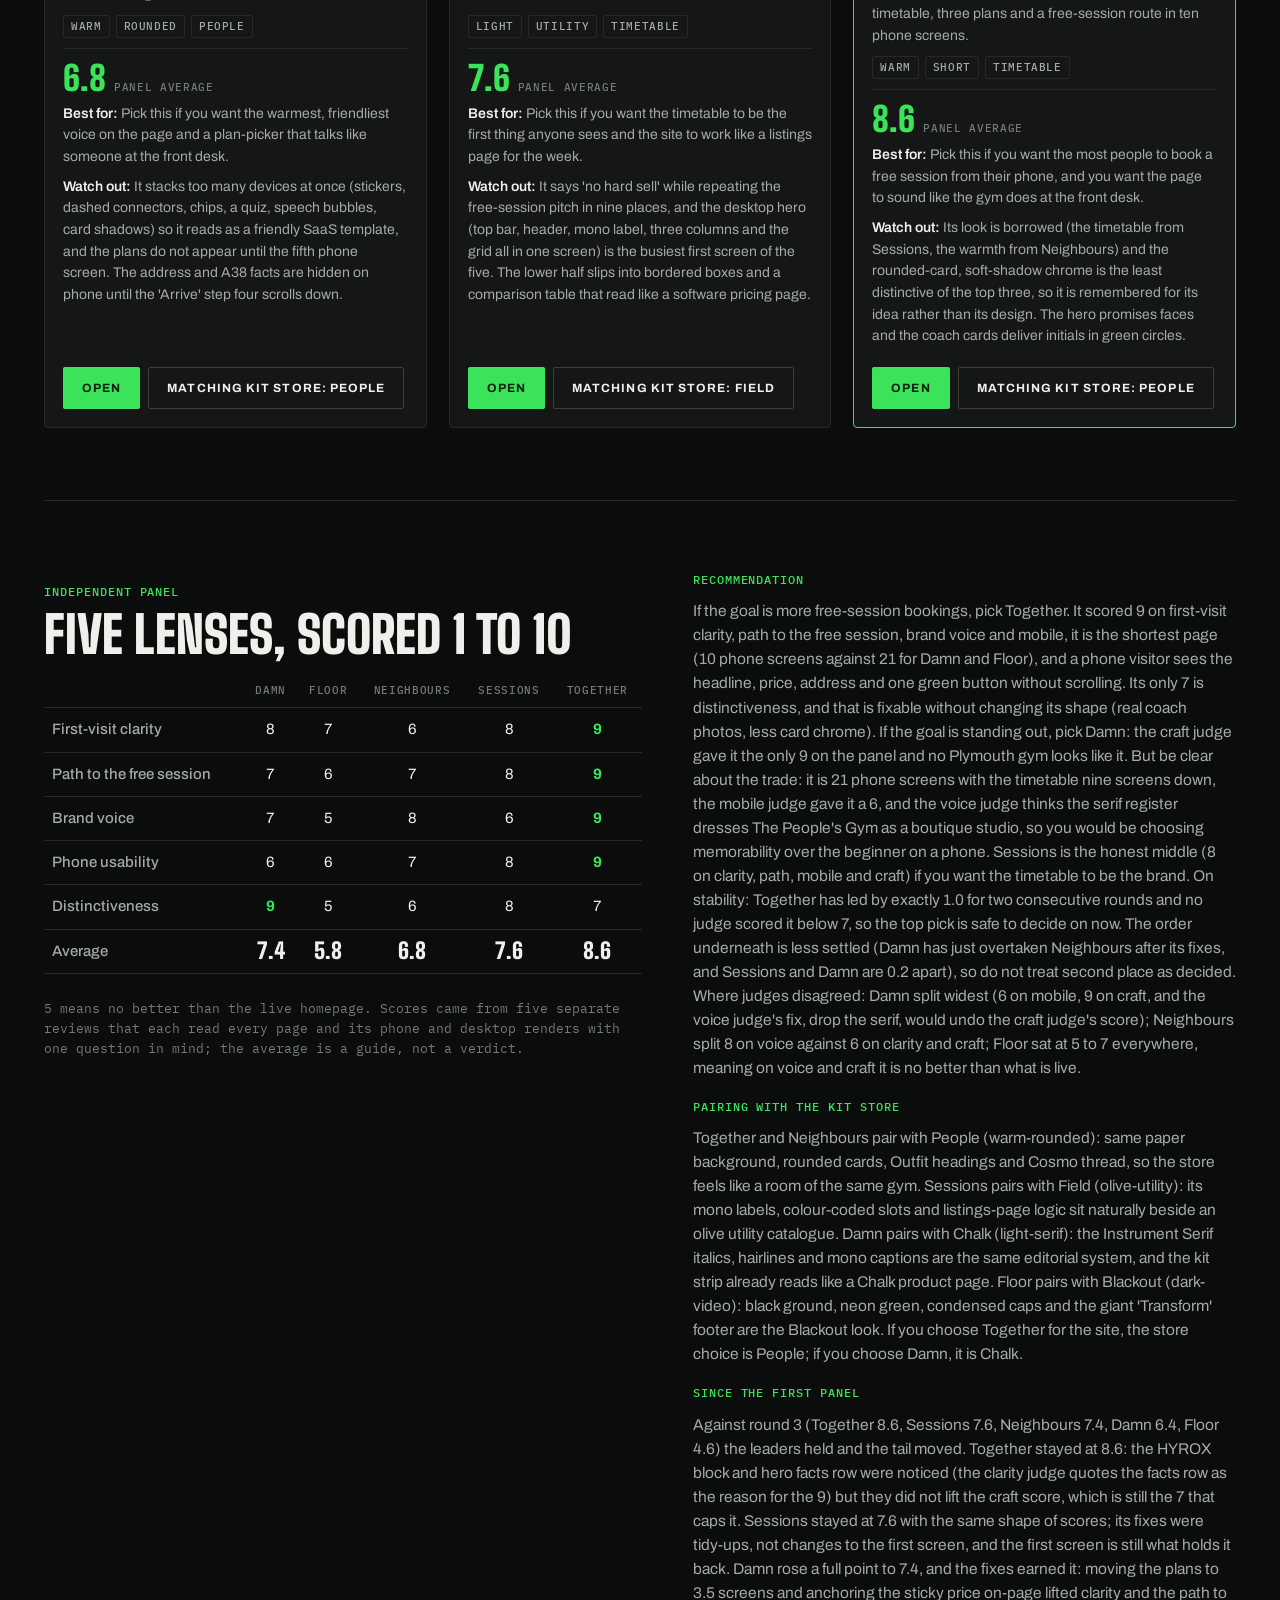
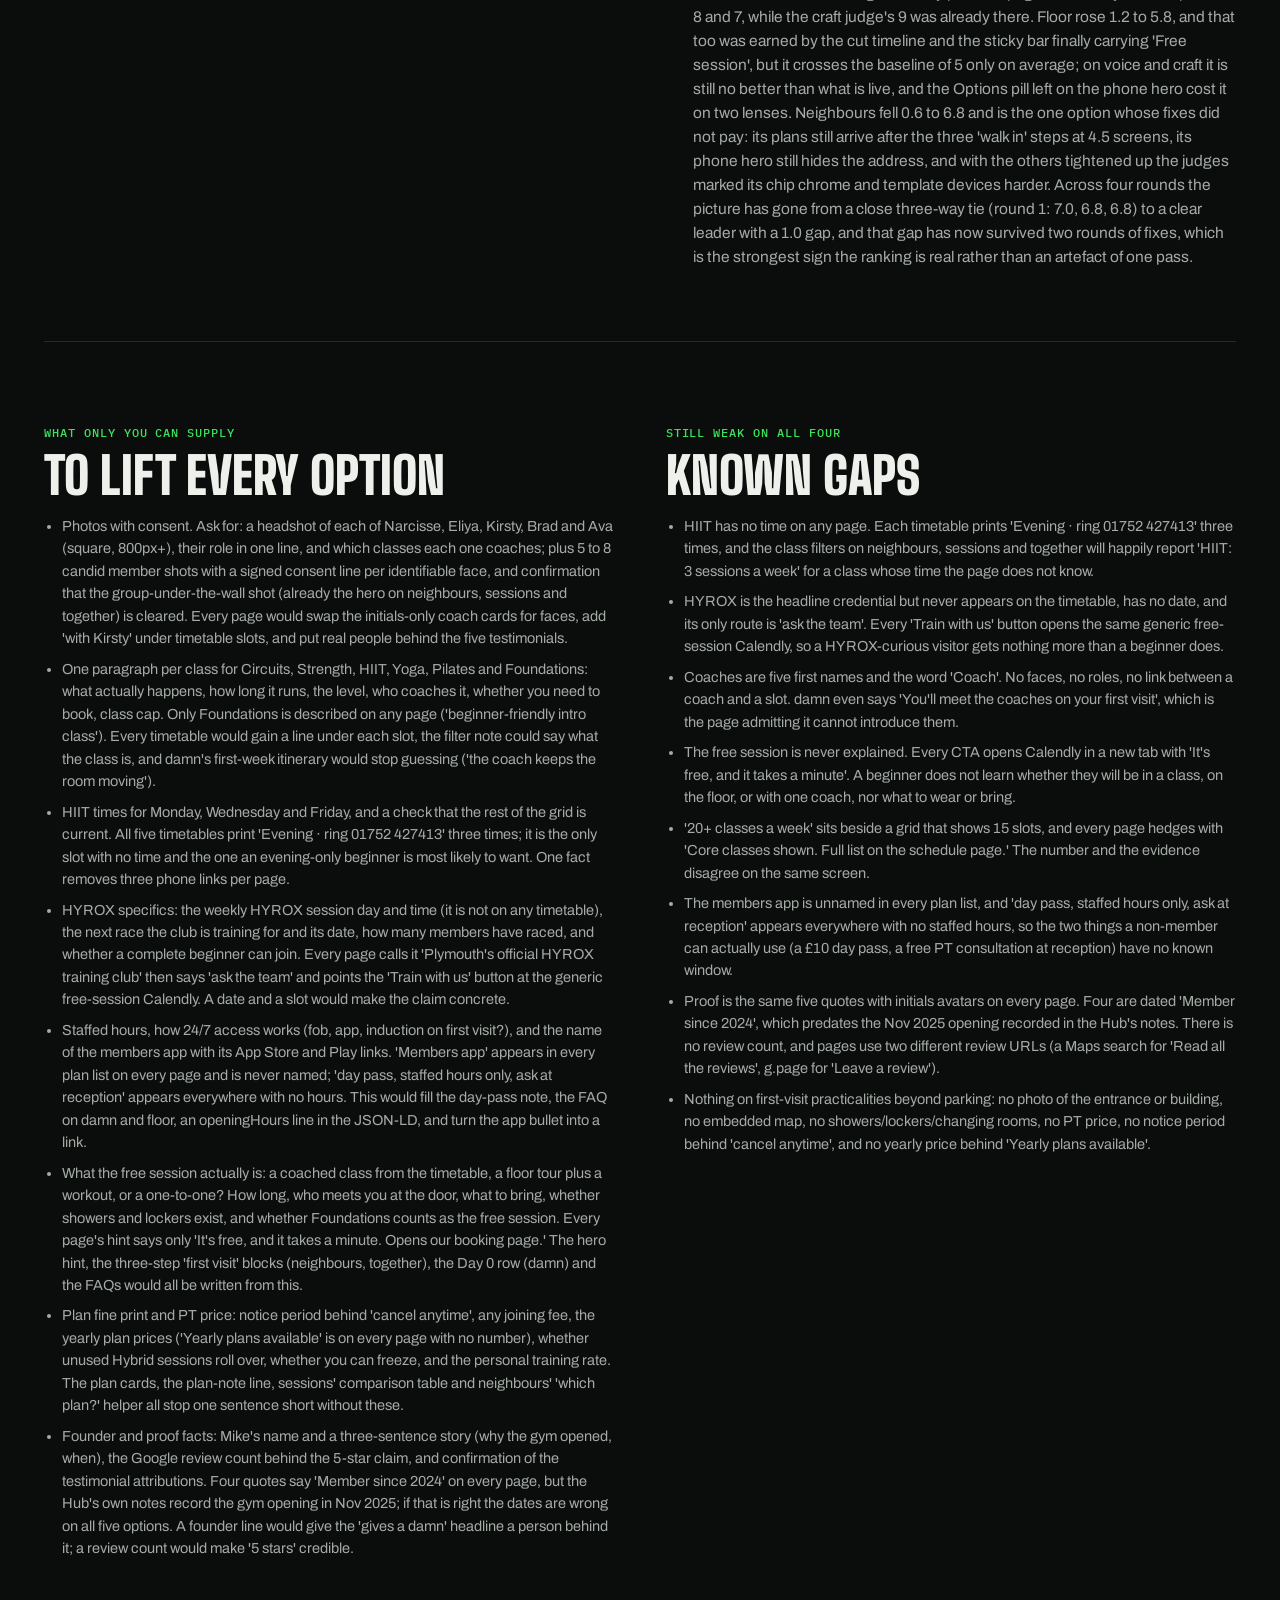
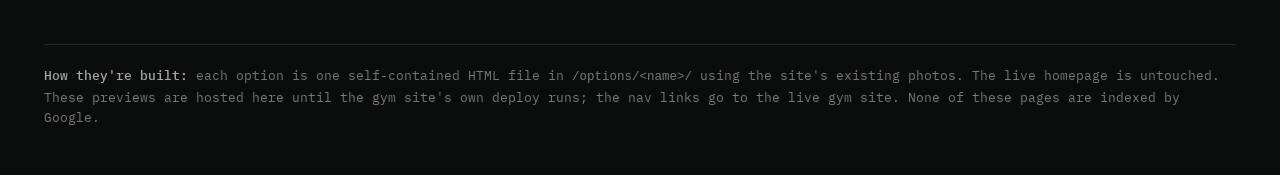
==== commit e28e1654: "site-options: final fix pass on all five options and the fourth panel verdict Mirrors transform-site" ====
--- a/site-options/index.html
+++ b/site-options/index.html
@@ -59,7 +59,8 @@
 .needs ul{margin:0;padding-left:18px;color:var(--ink-2);display:grid;gap:8px;font-size:14.5px}
 .note{border-top:1px solid var(--line);padding-block:20px 36px;color:var(--ink-3);font:400 12.5px/1.6 "IBM Plex Mono",monospace}
 .note b{color:var(--ink-2);font-weight:500}
-@media (max-width:860px){.panel{grid-template-columns:1fr}}
+.panel>*{min-width:0}
+@media (max-width:860px){.panel{grid-template-columns:minmax(0,1fr)}}
 </style>
 </head>
 <body>
@@ -77,38 +78,38 @@
     <div class="actions"><a class="btn btn-turf" href="https://gym.tcmfuel.com/">Open</a></div>
   </article><article class="opt" id="opt-damn">
     <a class="preview" href="/site-options/damn/" aria-label="Open the Damn option"><img src="/site-options/previews/damn.webp" alt="" width="800" height="500" loading="lazy" decoding="async"></a>
-    <div class="body"><h2>Damn <small>A</small></h2><p>An editorial page in serif and mono on paper, built around a planned first week and the gym&#x27;s own headline.</p>
-      <div class="tags"><span class="tag">Light</span><span class="tag">Serif</span><span class="tag">Magazine</span></div><div class="verdict"><div class="avg"><b>6.4</b><span>panel average</span></div>
-      <p><b>Best for:</b> People who care how a place feels and would choose us because we do not look like every other gym in Plymouth.</p>
-      <p><b>Watch out:</b> The serif italic, mono-caps masthead and framed photography read as a boutique studio rather than an industrial-estate gym, and the fix that would settle the voice (plain sans throughout) would remove exactly what the distinctiveness judge scored it 9 for.</p></div></div>
+    <div class="body"><h2>Damn <small>A</small></h2><p>Editorial page: serif headline, a &#x27;first week&#x27; itinerary built from the timetable, hairline pricing and eight plain FAQs.</p>
+      <div class="tags"><span class="tag">Light</span><span class="tag">Serif</span><span class="tag">Magazine</span></div><div class="verdict"><div class="avg"><b>7.4</b><span>panel average</span></div>
+      <p><b>Best for:</b> Pick this if standing out from every other Plymouth gym matters more than speed to the price, and you are comfortable with the gym looking like a magazine.</p>
+      <p><b>Watch out:</b> The serif-and-mono editorial dress reads as a members&#x27; club rather than a gym on an industrial estate, and the panel split on whether that is its strength or a mismatch with The People&#x27;s Gym. On a phone it runs 21 screens with the timetable nine screens down, so a beginner scrolling for classes may not find them.</p></div></div>
     <div class="actions"><a class="btn btn-turf" href="/site-options/damn/">Open</a><a class="btn btn-line" href="https://shop.tcmfuel.com/options/chalk/">Matching kit store: Chalk</a></div>
   </article><article class="opt" id="opt-floor">
     <a class="preview" href="/site-options/floor/" aria-label="Open the Floor option"><img src="/site-options/previews/floor.webp" alt="" width="800" height="500" loading="lazy" decoding="async"></a>
-    <div class="body"><h2>Floor <small>B</small></h2><p>A dark, neon-green page that leads with the gym floor, the kit and a Wednesday session timeline before the plans.</p>
-      <div class="tags"><span class="tag">Dark</span><span class="tag">Video</span><span class="tag">Stencil</span></div><div class="verdict"><div class="avg"><b>4.6</b><span>panel average</span></div>
-      <p><b>Best for:</b> Someone who already trains, wants a proper floor with 24/7 access, and is sizing up the kit before anything else.</p>
-      <p><b>Watch out:</b> Dark background, neon green and condensed caps is the default costume of every functional-fitness gym and the same lane as the live site, so it would not be remembered as different and it makes the gym&#x27;s kindest line sound like a chain.</p></div></div>
+    <div class="body"><h2>Floor <small>B</small></h2><p>Dark, condensed-type page: slogan hero over the floor, stats strip, timetable, dark plan cards, eleven FAQs, kit and reviews.</p>
+      <div class="tags"><span class="tag">Dark</span><span class="tag">Video</span><span class="tag">Stencil</span></div><div class="verdict"><div class="avg"><b>5.8</b><span>panel average</span></div>
+      <p><b>Best for:</b> Pick this only if you want to keep the dark, big-type look of the current site and tidy it up rather than change direction.</p>
+      <p><b>Watch out:</b> It is the live site&#x27;s own palette re-typeset, so it blurs in next to other Plymouth gyms and the voice is terse fact lists rather than warmth.</p></div></div>
     <div class="actions"><a class="btn btn-turf" href="/site-options/floor/">Open</a><a class="btn btn-line" href="https://shop.tcmfuel.com/options/blackout/">Matching kit store: Blackout</a></div>
   </article><article class="opt" id="opt-neighbours">
     <a class="preview" href="/site-options/neighbours/" aria-label="Open the Neighbours option"><img src="/site-options/previews/neighbours.webp" alt="" width="800" height="500" loading="lazy" decoding="async"></a>
-    <div class="body"><h2>Neighbours <small>C</small></h2><p>A warm, rounded page that walks a beginner in: arrive, say hello, train, then a helper that points at a plan.</p>
-      <div class="tags"><span class="tag">Warm</span><span class="tag">Rounded</span><span class="tag">People</span></div><div class="verdict"><div class="avg"><b>7.4</b><span>panel average</span></div>
-      <p><b>Best for:</b> Nervous beginners who want walking in by the hand: where to park, who they will meet, and what happens first.</p>
-      <p><b>Watch out:</b> The timetable is buried on phone screen eight under coaches and personal training, and the page runs sixteen screens with an eight-screen stretch where the only booking route is the HYROX button and an FAQ link.</p></div></div>
+    <div class="body"><h2>Neighbours <small>C</small></h2><p>Warm, rounded page: hero with marker underline, filterable week, three-step first visit, plan picker and Cosmo throughout.</p>
+      <div class="tags"><span class="tag">Warm</span><span class="tag">Rounded</span><span class="tag">People</span></div><div class="verdict"><div class="avg"><b>6.8</b><span>panel average</span></div>
+      <p><b>Best for:</b> Pick this if you want the warmest, friendliest voice on the page and a plan-picker that talks like someone at the front desk.</p>
+      <p><b>Watch out:</b> It stacks too many devices at once (stickers, dashed connectors, chips, a quiz, speech bubbles, card shadows) so it reads as a friendly SaaS template, and the plans do not appear until the fifth phone screen. The address and A38 facts are hidden on phone until the &#x27;Arrive&#x27; step four scrolls down.</p></div></div>
     <div class="actions"><a class="btn btn-turf" href="/site-options/neighbours/">Open</a><a class="btn btn-line" href="https://shop.tcmfuel.com/options/people/">Matching kit store: People</a></div>
   </article><article class="opt" id="opt-sessions">
     <a class="preview" href="/site-options/sessions/" aria-label="Open the Sessions option"><img src="/site-options/previews/sessions.webp" alt="" width="800" height="500" loading="lazy" decoding="async"></a>
-    <div class="body"><h2>Sessions <small>D</small></h2><p>The week&#x27;s timetable is the hero, colour-coded by class, with a 24/7 gym floor block under each day.</p>
+    <div class="body"><h2>Sessions <small>D</small></h2><p>Timetable-first page: colour-coded week grid above the fold, three plans, then Foundations, HYROX and the coaches.</p>
       <div class="tags"><span class="tag">Light</span><span class="tag">Utility</span><span class="tag">Timetable</span></div><div class="verdict"><div class="avg"><b>7.6</b><span>panel average</span></div>
-      <p><b>Best for:</b> People who choose a gym by the timetable: they want to see what is on this week, and when, before anything else.</p>
-      <p><b>Watch out:</b> The uppercase mono furniture (top bar, timetable footer, trial steps, plan notes) reads like a booking system and dilutes the warmest sentence copy of the five.</p></div></div>
+      <p><b>Best for:</b> Pick this if you want the timetable to be the first thing anyone sees and the site to work like a listings page for the week.</p>
+      <p><b>Watch out:</b> It says &#x27;no hard sell&#x27; while repeating the free-session pitch in nine places, and the desktop hero (top bar, header, mono label, three columns and the grid all in one screen) is the busiest first screen of the five. The lower half slips into bordered boxes and a comparison table that read like a software pricing page.</p></div></div>
     <div class="actions"><a class="btn btn-turf" href="/site-options/sessions/">Open</a><a class="btn btn-line" href="https://shop.tcmfuel.com/options/field/">Matching kit store: Field</a></div>
   </article><article class="opt" id="opt-together">
     <a class="preview" href="/site-options/together/" aria-label="Open the Together option"><img src="/site-options/previews/together.webp" alt="" width="800" height="500" loading="lazy" decoding="async"></a>
-    <div class="body"><h2>Together <small>E</small></h2><p class="pick">Panel’s pick · highest average across all five lenses</p><p>A hybrid of neighbours and sessions: one headline, one button, the week on screen two and the plans on screen three.</p>
+    <div class="body"><h2>Together <small>E</small></h2><p class="pick">Panel’s pick · highest average across all five lenses</p><p>Community-first hybrid: one headline, the week&#x27;s timetable, three plans and a free-session route in ten phone screens.</p>
       <div class="tags"><span class="tag">Warm</span><span class="tag">Short</span><span class="tag">Timetable</span></div><div class="verdict"><div class="avg"><b>8.6</b><span>panel average</span></div>
-      <p><b>Best for:</b> Someone who has never set foot in a gym and wants to know what is on, what it costs and how to try it, without reading much.</p>
-      <p><b>Watch out:</b> It is the thinnest page of the five: HYROX is one sentence under the timetable, personal training is a link in the plan note, and there is no FAQ or gallery, so it leans on the subpages for anything beyond the first visit.</p></div></div>
+      <p><b>Best for:</b> Pick this if you want the most people to book a free session from their phone, and you want the page to sound like the gym does at the front desk.</p>
+      <p><b>Watch out:</b> Its look is borrowed (the timetable from Sessions, the warmth from Neighbours) and the rounded-card, soft-shadow chrome is the least distinctive of the top three, so it is remembered for its idea rather than its design. The hero promises faces and the coach cards deliver initials in green circles.</p></div></div>
     <div class="actions"><a class="btn btn-turf" href="/site-options/together/">Open</a><a class="btn btn-line" href="https://shop.tcmfuel.com/options/people/">Matching kit store: People</a></div>
   </article></div>
 
@@ -118,22 +119,22 @@
       <h2 class="sec">Five lenses, scored 1 to 10</h2>
       <div class="tbl-wrap"><table class="tbl">
         <thead><tr><th></th><th scope="col">Damn</th><th scope="col">Floor</th><th scope="col">Neighbours</th><th scope="col">Sessions</th><th scope="col">Together</th></tr></thead>
-        <tbody><tr><th scope="row">First-visit clarity</th><td class="">7</td><td class="">6</td><td class="">8</td><td class="">8</td><td class="hi">9</td></tr><tr><th scope="row">Path to the free session</th><td class="">5</td><td class="">4</td><td class="">8</td><td class="">7</td><td class="hi">9</td></tr><tr><th scope="row">Brand voice</th><td class="">6</td><td class="">4</td><td class="">8</td><td class="">7</td><td class="hi">9</td></tr><tr><th scope="row">Phone usability</th><td class="">5</td><td class="">4</td><td class="">7</td><td class="">8</td><td class="hi">9</td></tr><tr><th scope="row">Distinctiveness</th><td class="hi">9</td><td class="">5</td><td class="">6</td><td class="">8</td><td class="">7</td></tr><tr class="avg"><th scope="row">Average</th><td>6.4</td><td>4.6</td><td>7.4</td><td>7.6</td><td>8.6</td></tr></tbody>
+        <tbody><tr><th scope="row">First-visit clarity</th><td class="">8</td><td class="">7</td><td class="">6</td><td class="">8</td><td class="hi">9</td></tr><tr><th scope="row">Path to the free session</th><td class="">7</td><td class="">6</td><td class="">7</td><td class="">8</td><td class="hi">9</td></tr><tr><th scope="row">Brand voice</th><td class="">7</td><td class="">5</td><td class="">8</td><td class="">6</td><td class="hi">9</td></tr><tr><th scope="row">Phone usability</th><td class="">6</td><td class="">6</td><td class="">7</td><td class="">8</td><td class="hi">9</td></tr><tr><th scope="row">Distinctiveness</th><td class="hi">9</td><td class="">5</td><td class="">6</td><td class="">8</td><td class="">7</td></tr><tr class="avg"><th scope="row">Average</th><td>7.4</td><td>5.8</td><td>6.8</td><td>7.6</td><td>8.6</td></tr></tbody>
       </table></div>
       <p class="note" style="border:0;padding-block:12px 0">5 means no better than the live homepage. Scores came from five separate reviews that each read every page and its phone and desktop renders with one question in mind; the average is a guide, not a verdict.</p>
     </div>
     <div class="rec">
       <p class="eyebrow">Recommendation</p>
-      <p>If the goal is more free-session bookings, pick Together. It is the shortest route from arrival to booking of the five (hero button, then the whole week on screen two, then the plans on screen three, with a sticky bar whose price button stays on the page), and four of the five judges gave it their top mark independently. Its one middling score, 7 on distinctiveness, is fair: it is Neighbours&#x27; card vocabulary with the flourishes removed, and its headline is a borrowed line where the gym already has its own. If the goal is standing out, Sessions is the honest answer rather than Damn. Damn is the only page nobody in Plymouth looks like, but it pays for that with a 5 on the booking path and a 5 on mobile, and the voice judge&#x27;s fix (drop the serif) would remove the very thing that earned its 9, so choosing Damn means accepting the boutique costume as it is. Sessions scored 7 or 8 on every lens, the timetable-as-hero is a real idea that reads as the gym&#x27;s own, and its three fixes are small. Has Together earned its place over an original? On the evidence, yes: its 1.0 lead over Sessions is larger than any round-to-round swing we have seen (0.2 to 0.4), so it is not panel noise. But two things should be said plainly before you commit. First, it is the least complete page: no HYROX block, no personal training block, no FAQ, no gallery. That is why it is nine phone screens instead of fifteen, and it means the subpages have to carry the rest; if Plymouth&#x27;s official HYROX club is a reason people join, Together currently gives it one sentence. Second, its brand-voice 9 was earned by the sentences, not the headline; the gym&#x27;s own line should come back. Our recommendation: choose Together for the homepage, apply its three fixes and add a short HYROX block below the plans, and keep Sessions as the fallback if you want the page to be more memorable than it is warm.</p>
+      <p>If the goal is more free-session bookings, pick Together. It scored 9 on first-visit clarity, path to the free session, brand voice and mobile, it is the shortest page (10 phone screens against 21 for Damn and Floor), and a phone visitor sees the headline, price, address and one green button without scrolling. Its only 7 is distinctiveness, and that is fixable without changing its shape (real coach photos, less card chrome). If the goal is standing out, pick Damn: the craft judge gave it the only 9 on the panel and no Plymouth gym looks like it. But be clear about the trade: it is 21 phone screens with the timetable nine screens down, the mobile judge gave it a 6, and the voice judge thinks the serif register dresses The People&#x27;s Gym as a boutique studio, so you would be choosing memorability over the beginner on a phone. Sessions is the honest middle (8 on clarity, path, mobile and craft) if you want the timetable to be the brand. On stability: Together has led by exactly 1.0 for two consecutive rounds and no judge scored it below 7, so the top pick is safe to decide on now. The order underneath is less settled (Damn has just overtaken Neighbours after its fixes, and Sessions and Damn are 0.2 apart), so do not treat second place as decided. Where judges disagreed: Damn split widest (6 on mobile, 9 on craft, and the voice judge&#x27;s fix, drop the serif, would undo the craft judge&#x27;s score); Neighbours split 8 on voice against 6 on clarity and craft; Floor sat at 5 to 7 everywhere, meaning on voice and craft it is no better than what is live.</p>
       <p class="eyebrow" style="margin-top:8px">Pairing with the kit store</p>
-      <p>Together and Neighbours both pair with People (warm rounded): they share the paper palette, Outfit display type, green pill buttons and Cosmo as a recurring character, so the store would read as the same shop. Sessions pairs with Field (olive utility): ink borders, mono labels, 6px radii and a timetable-like grid are the same language. Damn pairs with Chalk (light serif): Instrument Serif over IBM Plex Mono on paper with hairline rules is Chalk&#x27;s register exactly. Floor pairs with Blackout (dark video): black, neon green and condensed caps. If Together is chosen, People is the store; if Sessions, Field.</p>
-      <p class="eyebrow" style="margin-top:8px">Since the first panel</p><p>Across the three rounds: Sessions went 6.8, 8.0, 7.6; Neighbours 7.0, 7.2, 7.4; Damn 6.8, 7.2, 6.4; Floor 5.4, 4.8, 4.6; Together is new at 8.6. The panel&#x27;s lenses were not identical each round, so a shift of 0.2 to 0.4 is within noise, and Neighbours&#x27; steady small gains (the self-hiding sticky bar, the menu engineering, plans on screen five) and Sessions&#x27; slip (a fix pass that polished the middle with compact plan cards and a collapsed comparison but left the timetable foot as text links and the hero&#x27;s off-page button) are both of that size. Damn&#x27;s 0.8 drop is not noise: two judges independently hit the same things the earlier rounds had already flagged and the fixes did not touch, the sticky price button leaving the site, the plans on screen ten, and a 21-screen phone page. Floor&#x27;s hero now renders, so the round-two artefact explanation is gone, and it still finished last by a distance; its problems are order and register, not capture. The pattern across the fix passes is that they addressed craft (tap targets, clamp floors, reduced motion, sticky bars) and largely left structure alone (where the plans sit, where the sticky price goes, how long the phone page is), and structure is what four of the five lenses score. Together earned its 8.6 by being built from what the earlier rounds taught rather than by being patched, which is the strongest argument that it has earned its place, and also the reason its fixes are the easiest to apply.</p>
+      <p>Together and Neighbours pair with People (warm-rounded): same paper background, rounded cards, Outfit headings and Cosmo thread, so the store feels like a room of the same gym. Sessions pairs with Field (olive-utility): its mono labels, colour-coded slots and listings-page logic sit naturally beside an olive utility catalogue. Damn pairs with Chalk (light-serif): the Instrument Serif italics, hairlines and mono captions are the same editorial system, and the kit strip already reads like a Chalk product page. Floor pairs with Blackout (dark-video): black ground, neon green, condensed caps and the giant &#x27;Transform&#x27; footer are the Blackout look. If you choose Together for the site, the store choice is People; if you choose Damn, it is Chalk.</p>
+      <p class="eyebrow" style="margin-top:8px">Since the first panel</p><p>Against round 3 (Together 8.6, Sessions 7.6, Neighbours 7.4, Damn 6.4, Floor 4.6) the leaders held and the tail moved. Together stayed at 8.6: the HYROX block and hero facts row were noticed (the clarity judge quotes the facts row as the reason for the 9) but they did not lift the craft score, which is still the 7 that caps it. Sessions stayed at 7.6 with the same shape of scores; its fixes were tidy-ups, not changes to the first screen, and the first screen is still what holds it back. Damn rose a full point to 7.4, and the fixes earned it: moving the plans to 3.5 screens and anchoring the sticky price on-page lifted clarity and the path to 8 and 7, while the craft judge&#x27;s 9 was already there. Floor rose 1.2 to 5.8, and that too was earned by the cut timeline and the sticky bar finally carrying &#x27;Free session&#x27;, but it crosses the baseline of 5 only on average; on voice and craft it is still no better than what is live, and the Options pill left on the phone hero cost it on two lenses. Neighbours fell 0.6 to 6.8 and is the one option whose fixes did not pay: its plans still arrive after the three &#x27;walk in&#x27; steps at 4.5 screens, its phone hero still hides the address, and with the others tightened up the judges marked its chip chrome and template devices harder. Across four rounds the picture has gone from a close three-way tie (round 1: 7.0, 6.8, 6.8) to a clear leader with a 1.0 gap, and that gap has now survived two rounds of fixes, which is the strongest sign the ranking is real rather than an artefact of one pass.</p>
     </div>
   </section>
 
   <section class="needs" id="needs">
-    <div><p class="eyebrow">What only you can supply</p><h2 class="sec">To lift every option</h2><ul><li>Coach headshots and roles. Ask for one square photo per coach (Narcisse, Eliya, Kirsty, Brad, Ava; same background, 800px+) plus a five-word role line each (e.g. &#x27;Kirsty · Pilates and Foundations&#x27;, &#x27;Brad · HYROX and PT&#x27;). Every option currently shows names only, with &#x27;Coach&#x27; under each and initial-letter avatars on Neighbours and Together. With faces and roles: the coach strips become real cards, the Foundations CTA can say who runs it, and the PT section can name the coach you would actually get.</li><li>Member photo consent and four new shots. The group-under-the-wall Instagram post (18138186763548491) is the hero on Neighbours, Sessions and Together and shows about 25 identifiable faces; the HYROX finishers, the squat and the circuits shots are also reused everywhere. Ask Chris to confirm each person agreed to website use (or a signed release), and to shoot four landscape frames at 1600px+: the entrance and car park from Meadow Close, the front desk, a Foundations class mid-session, a Tuesday Strength morning. No option shows the way in or a beginner being coached.</li><li>One line per class, with duration and who it suits, for Circuits, Strength, HIIT, Yoga, Pilates, Foundations and HYROX, plus who coaches each. Only Foundations is described on any page (Damn adds a sentence for Circuits and Yoga). With this, timetable slots become tappable with a description, the filter chips on Neighbours/Sessions/Together get a caption, and the &#x27;Do I need to be fit?&#x27; FAQ can answer per class.</li><li>The full weekly timetable from PushPress, including the HIIT start times (Mon, Wed, Fri) and every HYROX session. All five grids show 15 sessions against a &#x27;20+ classes a week&#x27; stat, tell people to phone for HIIT, and have no HYROX slot despite selling &#x27;official HYROX training club&#x27; in a headline section. One export removes every &#x27;ring 01752 427413 for the time&#x27; and makes the number on the page match the grid.</li><li>Staffed hours (days and times the desk is manned) and what changes outside them. Every option says the £10 day pass is &#x27;staffed hours only&#x27; and Neighbours&#x27; FAQ says &#x27;for staffed hours, ring&#x27;, but no page states them. Needed for the day-pass line, the free session, &#x27;say hello at the front desk&#x27;, kit collection, and openingHoursSpecification in the JSON-LD.</li><li>What the free session actually is. The Calendly is &#x27;mike-transformgyms/free-trial-session&#x27;, so is it a coached class of their choice, a floor induction, or 30 minutes with Mike? How long, what to bring, who meets them, minimum age, and whether the desk can book it too. Sessions says &#x27;Pick a session, turn up&#x27;, Together says &#x27;Book a slot&#x27;, Damn says &#x27;Any day&#x27;; none says what happens. This fills the &#x27;what to expect&#x27; steps on Neighbours/Together, the trial bands, and Damn&#x27;s Day 0.</li><li>Plan small print and the members app. Yearly plan prices, any joining fee, notice period behind &#x27;cancel anytime&#x27;, whether Hybrid&#x27;s 12 sessions roll over, direct-debit day, concessions (student, NHS, forces, couples), under-18 policy, and the app&#x27;s real name with store links (the Hub runs on PushPress, so presumably its member app) and what it does (book classes, door entry, payments). Each option lists &#x27;Members app&#x27; as a feature with no name and no &#x27;how you book a class&#x27; line.</li><li>Founder story and HYROX dates. Two paragraphs on who Mike and his partner are, why &#x27;the gym that actually gives a damn&#x27;, and the Nov 2025 opening, plus the next HYROX event the club is training for and any in-house race day. Only the baseline has the &#x27;we built Transform because Plymouth deserved better&#x27; line; none of the five has an owner&#x27;s voice, and the HYROX sections are generic (8 stations, 8km) with nothing dated to train towards.</li></ul></div>
-    <div><p class="eyebrow">Still weak on all four</p><h2 class="sec">Known gaps</h2><ul><li>The headline stat and the timetable disagree on every page: &#x27;20+ classes a week&#x27; sits beside a grid of 15 sessions, hedged with &#x27;core classes shown&#x27;. HYROX is a headline section on four of five (a footer line on Together) yet never appears in the week, so a HYROX-curious visitor cannot see when to come.</li><li>HIIT runs three evenings a week and no option gives a time; each one sends a first-timer to the phone (or to a schedule page that also just says &#x27;Evening&#x27;). The most likely after-work class for a beginner is the one with no time on it.</li><li>&#x27;Staffed hours&#x27; is referenced by all five for the £10 day pass but stated nowhere; a non-member has no opening hours at all, and none of the five JSON-LD blocks carries openingHoursSpecification.</li><li>The free session is undefined and inconsistent: booked through one person&#x27;s Calendly in a new tab, and the five pages describe it as &#x27;pick a session, turn up&#x27;, &#x27;book a slot&#x27;, &#x27;any day&#x27; or &#x27;walk in&#x27;. No page says what you will do, how long it lasts or who you will meet, which is the single question a nervous beginner has.</li><li>Reviews: the &#x27;Read all reviews&#x27; link on every page is g.page/r/…/review, which is Google&#x27;s write-a-review URL, not the listing; &#x27;5 stars on Google&#x27; has no review count; one quote is attributed to &#x27;Google Review (verified)&#x27;; and three quotes say &#x27;Member since 2024&#x27; while the Hub&#x27;s own analytics date the opening to Nov 2025. Verify or drop the years.</li><li>Coaches are names only: no faces, no roles, &#x27;Coach&#x27; five times, and on Neighbours and Together a coloured initial that reads as a placeholder. For pages built on &#x27;everyone knows your name&#x27;, nobody who works there is shown.</li><li>Wayfinding and hero imagery: three options share the same portrait Instagram group shot (on phones the people sit behind the text), Floor opens on an empty gym, Damn on a single lifter. None shows a beginner in a coached class, the entrance or a map; for a unit on Langage Industrial Estate, &#x27;2 minutes off the A38&#x27; and a Maps link are the only directions.</li><li>Launch leftovers in all five files: &lt;meta name=&quot;robots&quot; content=&quot;noindex&quot;&gt;, &#x27;· Option A–E&#x27; in the &lt;title&gt;, the fixed &#x27;Options&#x27; pill, and every nav and footer link pointing at the old-design inner pages (membership.html, schedule.html, personal-training.html). Whichever wins will hand visitors to pages that look nothing like it.</li></ul></div>
+    <div><p class="eyebrow">What only you can supply</p><h2 class="sec">To lift every option</h2><ul><li>Photos with consent. Ask for: a headshot of each of Narcisse, Eliya, Kirsty, Brad and Ava (square, 800px+), their role in one line, and which classes each one coaches; plus 5 to 8 candid member shots with a signed consent line per identifiable face, and confirmation that the group-under-the-wall shot (already the hero on neighbours, sessions and together) is cleared. Every page would swap the initials-only coach cards for faces, add &#x27;with Kirsty&#x27; under timetable slots, and put real people behind the five testimonials.</li><li>One paragraph per class for Circuits, Strength, HIIT, Yoga, Pilates and Foundations: what actually happens, how long it runs, the level, who coaches it, whether you need to book, class cap. Only Foundations is described on any page (&#x27;beginner-friendly intro class&#x27;). Every timetable would gain a line under each slot, the filter note could say what the class is, and damn&#x27;s first-week itinerary would stop guessing (&#x27;the coach keeps the room moving&#x27;).</li><li>HIIT times for Monday, Wednesday and Friday, and a check that the rest of the grid is current. All five timetables print &#x27;Evening · ring 01752 427413&#x27; three times; it is the only slot with no time and the one an evening-only beginner is most likely to want. One fact removes three phone links per page.</li><li>HYROX specifics: the weekly HYROX session day and time (it is not on any timetable), the next race the club is training for and its date, how many members have raced, and whether a complete beginner can join. Every page calls it &#x27;Plymouth&#x27;s official HYROX training club&#x27; then says &#x27;ask the team&#x27; and points the &#x27;Train with us&#x27; button at the generic free-session Calendly. A date and a slot would make the claim concrete.</li><li>Staffed hours, how 24/7 access works (fob, app, induction on first visit?), and the name of the members app with its App Store and Play links. &#x27;Members app&#x27; appears in every plan list on every page and is never named; &#x27;day pass, staffed hours only, ask at reception&#x27; appears everywhere with no hours. This would fill the day-pass note, the FAQ on damn and floor, an openingHours line in the JSON-LD, and turn the app bullet into a link.</li><li>What the free session actually is: a coached class from the timetable, a floor tour plus a workout, or a one-to-one? How long, who meets you at the door, what to bring, whether showers and lockers exist, and whether Foundations counts as the free session. Every page&#x27;s hint says only &#x27;It&#x27;s free, and it takes a minute. Opens our booking page.&#x27; The hero hint, the three-step &#x27;first visit&#x27; blocks (neighbours, together), the Day 0 row (damn) and the FAQs would all be written from this.</li><li>Plan fine print and PT price: notice period behind &#x27;cancel anytime&#x27;, any joining fee, the yearly plan prices (&#x27;Yearly plans available&#x27; is on every page with no number), whether unused Hybrid sessions roll over, whether you can freeze, and the personal training rate. The plan cards, the plan-note line, sessions&#x27; comparison table and neighbours&#x27; &#x27;which plan?&#x27; helper all stop one sentence short without these.</li><li>Founder and proof facts: Mike&#x27;s name and a three-sentence story (why the gym opened, when), the Google review count behind the 5-star claim, and confirmation of the testimonial attributions. Four quotes say &#x27;Member since 2024&#x27; on every page, but the Hub&#x27;s own notes record the gym opening in Nov 2025; if that is right the dates are wrong on all five options. A founder line would give the &#x27;gives a damn&#x27; headline a person behind it; a review count would make &#x27;5 stars&#x27; credible.</li></ul></div>
+    <div><p class="eyebrow">Still weak on all four</p><h2 class="sec">Known gaps</h2><ul><li>HIIT has no time on any page. Each timetable prints &#x27;Evening · ring 01752 427413&#x27; three times, and the class filters on neighbours, sessions and together will happily report &#x27;HIIT: 3 sessions a week&#x27; for a class whose time the page does not know.</li><li>HYROX is the headline credential but never appears on the timetable, has no date, and its only route is &#x27;ask the team&#x27;. Every &#x27;Train with us&#x27; button opens the same generic free-session Calendly, so a HYROX-curious visitor gets nothing more than a beginner does.</li><li>Coaches are five first names and the word &#x27;Coach&#x27;. No faces, no roles, no link between a coach and a slot. damn even says &#x27;You&#x27;ll meet the coaches on your first visit&#x27;, which is the page admitting it cannot introduce them.</li><li>The free session is never explained. Every CTA opens Calendly in a new tab with &#x27;It&#x27;s free, and it takes a minute&#x27;. A beginner does not learn whether they will be in a class, on the floor, or with one coach, nor what to wear or bring.</li><li>&#x27;20+ classes a week&#x27; sits beside a grid that shows 15 slots, and every page hedges with &#x27;Core classes shown. Full list on the schedule page.&#x27; The number and the evidence disagree on the same screen.</li><li>The members app is unnamed in every plan list, and &#x27;day pass, staffed hours only, ask at reception&#x27; appears everywhere with no staffed hours, so the two things a non-member can actually use (a £10 day pass, a free PT consultation at reception) have no known window.</li><li>Proof is the same five quotes with initials avatars on every page. Four are dated &#x27;Member since 2024&#x27;, which predates the Nov 2025 opening recorded in the Hub&#x27;s notes. There is no review count, and pages use two different review URLs (a Maps search for &#x27;Read all the reviews&#x27;, g.page for &#x27;Leave a review&#x27;).</li><li>Nothing on first-visit practicalities beyond parking: no photo of the entrance or building, no embedded map, no showers/lockers/changing rooms, no PT price, no notice period behind &#x27;cancel anytime&#x27;, and no yearly price behind &#x27;Yearly plans available&#x27;.</li></ul></div>
   </section>
 
   <p class="note"><b>How they're built:</b> each option is one self-contained HTML file in <code>/options/&lt;name&gt;/</code> using the site's existing photos. The live homepage is untouched. These previews are hosted here until the gym site's own deploy runs; the nav links go to the live gym site. None of these pages are indexed by Google.</p>
